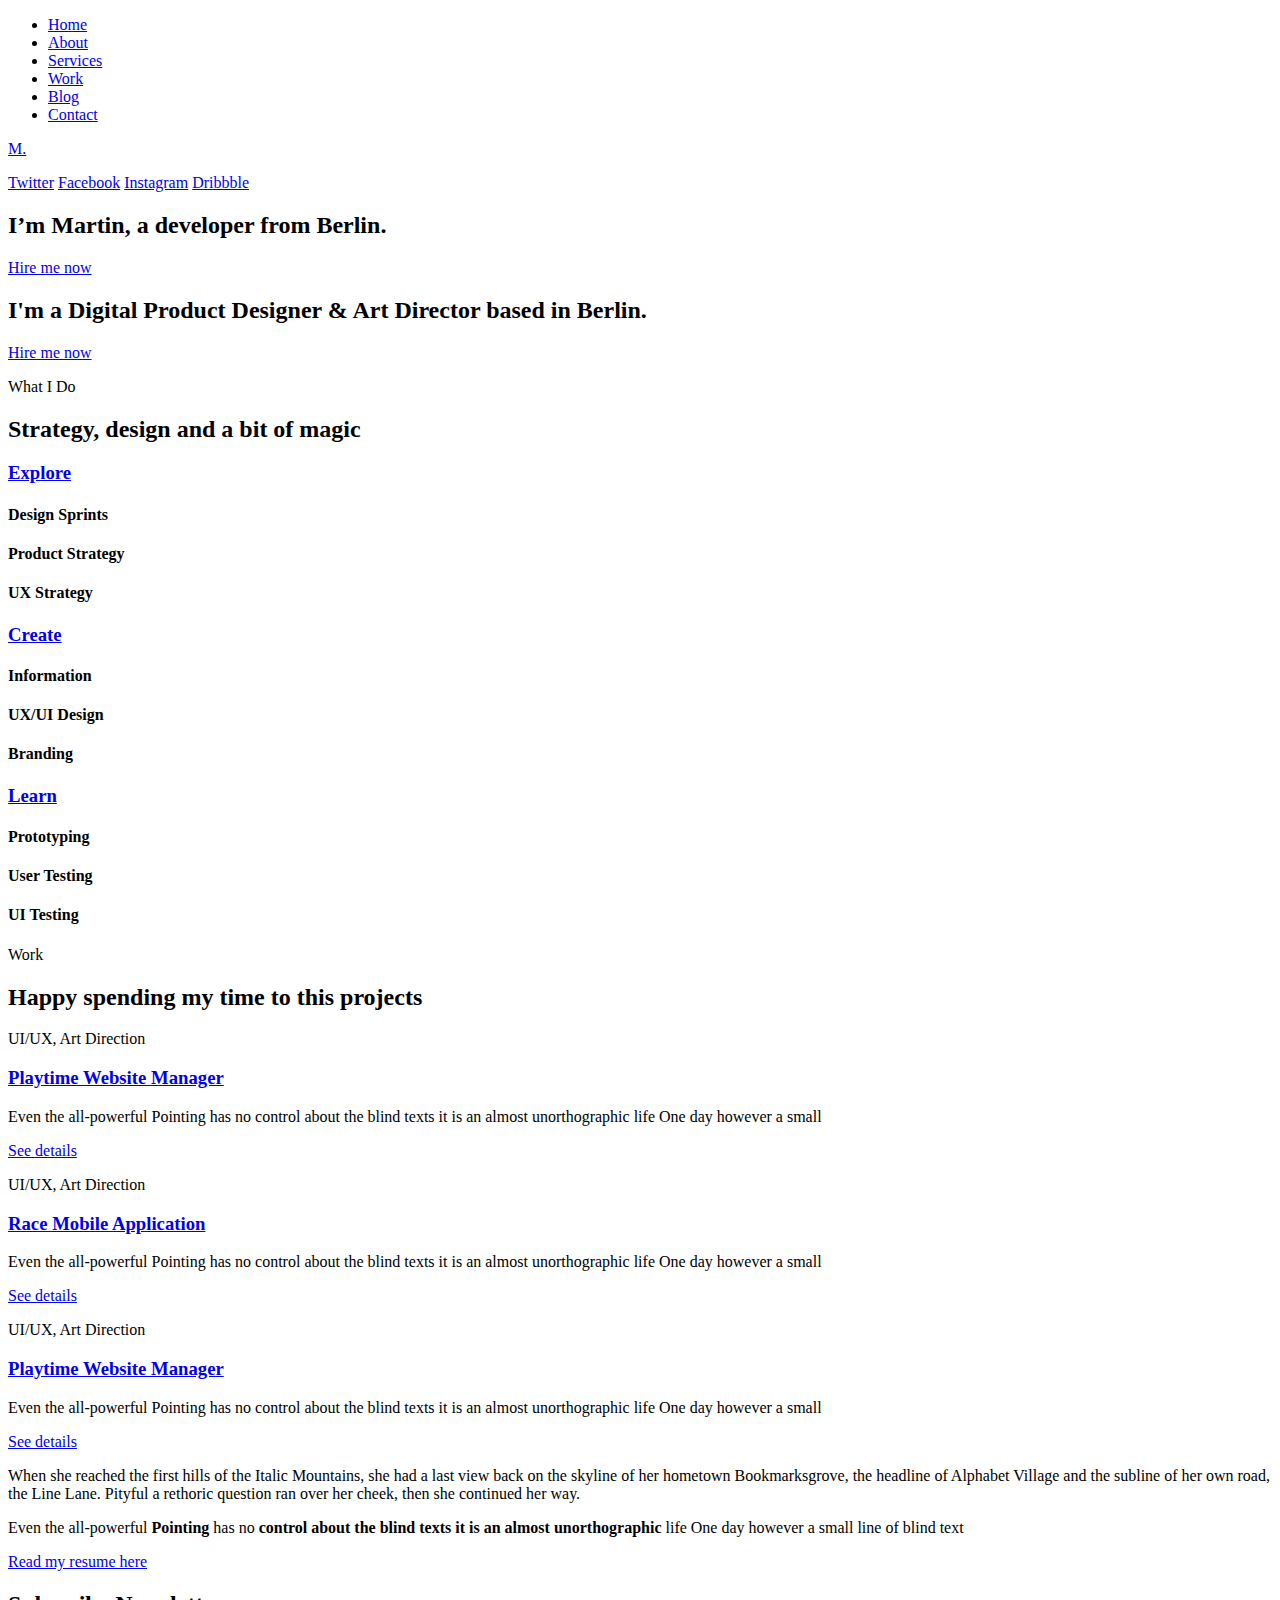
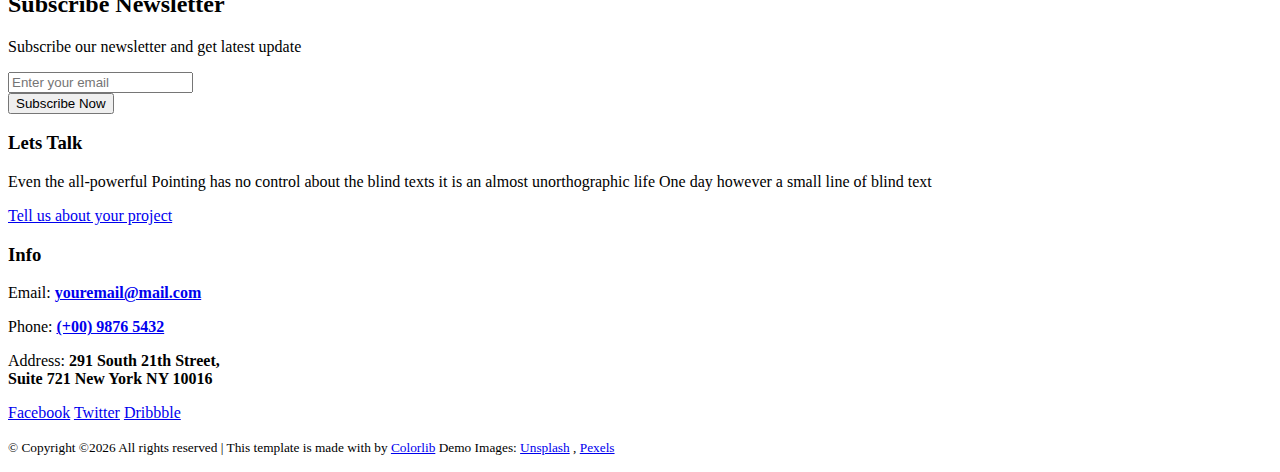
==== index.html @ 6a861a33 "initial commit" ====
<!DOCTYPE HTML>
<html>
	<head>
	<meta charset="utf-8">
	<meta http-equiv="X-UA-Compatible" content="IE=edge">
	<title>Martin Template</title>
	<meta name="viewport" content="width=device-width, initial-scale=1">
	<meta name="description" content="" />
	<meta name="keywords" content="" />
	<meta name="author" content="" />

  <!-- Facebook and Twitter integration -->
	<meta property="og:title" content=""/>
	<meta property="og:image" content=""/>
	<meta property="og:url" content=""/>
	<meta property="og:site_name" content=""/>
	<meta property="og:description" content=""/>
	<meta name="twitter:title" content="" />
	<meta name="twitter:image" content="" />
	<meta name="twitter:url" content="" />
	<meta name="twitter:card" content="" />

	<!-- Place favicon.ico and apple-touch-icon.png in the root directory -->
	<link rel="shortcut icon" href="favicon.ico">

	<link href="https://fonts.googleapis.com/css?family=Poppins:300,400,500,600,700,800" rel="stylesheet">
	
	<!-- Animate.css -->
	<link rel="stylesheet" href="css/animate.css">
	<!-- Icomoon Icon Fonts-->
	<link rel="stylesheet" href="css/icomoon.css">
	<!-- Bootstrap  -->
	<link rel="stylesheet" href="css/bootstrap.css">
	<!-- Owl Carousel -->
	<link rel="stylesheet" href="css/owl.carousel.min.css">
	<link rel="stylesheet" href="css/owl.theme.default.min.css">
	<!-- Magnific Popup -->
	<link rel="stylesheet" href="css/magnific-popup.css">

	<link rel="stylesheet" href="css/style.css">


	<!-- Modernizr JS -->
	<script src="js/modernizr-2.6.2.min.js"></script>
	<!-- FOR IE9 below -->
	<!--[if lt IE 9]>
	<script src="js/respond.min.js"></script>
	<![endif]-->

	</head>
	<body>

	<nav id="colorlib-main-nav" role="navigation">
		<a href="#" class="js-colorlib-nav-toggle colorlib-nav-toggle active"><i></i></a>
		<div class="js-fullheight colorlib-table">
			<div class="colorlib-table-cell js-fullheight">
				<div class="container">
					<div class="row">
						<div class="col-md-12 text-center">
							<ul>
								<li class="active"><a href="index.html"><span>Home</span></a></li>
								<li><a href="about.html"><span>About</span></a></li>
								<li><a href="services.html"><span>Services</span></a></li>
								<li><a href="work.html"><span>Work</span></a></li>
								<li><a href="blog.html"><span>Blog</span></a></li>
								<li><a href="contact.html"><span>Contact</span></a></li>
							</ul>
						</div>
					</div>
				</div>
			</div>
		</div>
	</nav>
	
	<div id="colorlib-page">
		<header>
			<div class="container">
				<div class="row">
					<div class="col-md-12">
						<div class="colorlib-navbar-brand">
							<a class="colorlib-logo" href="index.html">M.</a>
						</div>
						<a href="#" class="js-colorlib-nav-toggle colorlib-nav-toggle"><i></i></a>
					</div>
				</div>
			</div>
		</header>
		<div id="colorlib-hero" class="js-fullheight">
			<p class="social-media">
				<a href="#">Twitter</a>
				<a href="#">Facebook</a>
				<a href="#">Instagram</a>
				<a href="#">Dribbble</a>
			</p>
			<div class="owl-carousel">
				<div class="item">
					<div class="hero-flex js-fullheight">
						<div class="col-three-forth">
							<div class="hero-img js-fullheight" style="background-image: url(images/img_bg_1.jpg);"></div>
						</div>
						<div class="col-one-forth js-fullheight">
							<div class="display-t js-fullheight">
								<div class="display-tc js-fullheight">
									<div class="text-inner">
										<div class="desc">
											<h2>I’m Martin, a developer from Berlin.</h2>
											<p><a href="work.html" class="btn-view">Hire me now <i class="icon-arrow-right3"></i></a></p>
										</div>
									</div>
								</div>
							</div>
						</div>
					</div>
				</div>
				<div class="item">
					<div class="hero-flex js-fullheight">
						<div class="col-three-forth">
							<div class="hero-img js-fullheight" style="background-image: url(images/img_bg_2.jpg);"></div>
						</div>
						<div class="col-one-forth js-fullheight">
							<div class="display-t js-fullheight">
								<div class="display-tc js-fullheight">
									<div class="text-inner">
										<div class="desc">
											<h2>I'm a Digital Product Designer &amp; Art Director based in Berlin.</h2>
											<p><a href="work.html" class="btn-view">Hire me now <i class="icon-arrow-right3"></i></a></p>
										</div>
									</div>
								</div>
							</div>
						</div>
					</div>
				</div>
			</div>
		</div>
		<div class="colorlib-services">
			<div class="container">
				<div class="row">
					<div class="col-md-12 col-md-offset-0 text-center animate-box intro-heading">
						<span>What I Do</span>
						<h2>Strategy, design and a bit of magic</h2>
					</div>
				</div>
				<div class="row">
					<div class="col-md-4 text-center animate-box">
						<div class="services">
							<span class="icon">
								<i class="icon-magnifying-glass"></i>
							</span>
							<div class="desc">
								<h3><a href="#">Explore</a></h3>
								<h4>Design Sprints</h4>
								<h4>Product Strategy</h4>
								<h4>UX Strategy</h4>
							</div>
						</div>
					</div>
					<div class="col-md-4 text-center animate-box">
						<div class="services">
							<span class="icon">
								<i class="icon-layers"></i>
							</span>
							<div class="desc">
								<h3><a href="#">Create</a></h3>
								<h4>Information</h4>
								<h4>UX/UI Design</h4>
								<h4>Branding</h4>
							</div>
						</div>
					</div>
					<div class="col-md-4 text-center animate-box">
						<div class="services">
							<span class="icon">
								<i class="icon-lightbulb"></i>
							</span>
							<div class="desc">
								<h3><a href="#">Learn</a></h3>
								<h4>Prototyping</h4>
								<h4>User Testing</h4>
								<h4>UI Testing</h4>
							</div>
						</div>
					</div>
				</div>
			</div>
		</div>
		
		<div class="colorlib-case colorlib-bg-white">
			<div class="container">
				<div class="row">
					<div class="col-md-12 col-md-offset-0 text-center animate-box intro-heading">
						<span>Work</span>
						<h2>Happy spending my time to this projects</h2>
					</div>
				</div>
				<div class="work-wrap">
					<div class="row animate-box">
						<div class="owl-carousel1">
							<div class="item">
								<div class="col-md-6">
									<div class="case-img" style="background-image: url(images/work-1.jpg);"></div>
								</div>
								<div class="col-md-6">
									<div class="case-desc">
										<p class="tag"><span>UI/UX, Art Direction</span></p>
										<h3><a href="#">Playtime Website Manager</a></h3>
										<p>Even the all-powerful Pointing has no control about the blind texts it is an almost unorthographic life One day however a small</p>
										<p><a href="#" class="btn btn-primary">See details</a></p>
									</div>
								</div>
							</div>
							<div class="item">
								<div class="col-md-6">
									<div class="case-img" style="background-image: url(images/work-2.jpg);"></div>
								</div>
								<div class="col-md-6">
									<div class="case-desc">
										<p class="tag"><span>UI/UX, Art Direction</span></p>
										<h3><a href="#">Race Mobile Application</a></h3>
										<p>Even the all-powerful Pointing has no control about the blind texts it is an almost unorthographic life One day however a small</p>
										<p><a href="#" class="btn btn-primary">See details</a></p>
									</div>
								</div>
							</div>
							<div class="item">
								<div class="col-md-6">
									<div class="case-img" style="background-image: url(images/work-3.jpg);"></div>
								</div>
								<div class="col-md-6">
									<div class="case-desc">
										<p class="tag"><span>UI/UX, Art Direction</span></p>
										<h3><a href="#">Playtime Website Manager</a></h3>
										<p>Even the all-powerful Pointing has no control about the blind texts it is an almost unorthographic life One day however a small</p>
										<p><a href="#" class="btn btn-primary">See details</a></p>
									</div>
								</div>
							</div>
						</div>
					</div>
				</div>
			</div>
		</div>

		<div id="colorlib-subscribe">
			<div class="overlay"></div>
			<div class="container">
				<div class="row row-padded-bottom">
					<div class="col-md-8 col-md-offset-2 text-center animate-box">
						<p>When she reached the first hills of the Italic Mountains, she had a last view back on the skyline of her hometown Bookmarksgrove, the headline of Alphabet Village and the subline of her own road, the Line Lane. Pityful a rethoric question ran over her cheek, then she continued her way.</p>
						<p>Even the all-powerful <strong>Pointing</strong> has no <strong>control about the blind texts it is an almost unorthographic</strong> life One day however a small line of blind text</p>
						<p><a href="#" class="resume"><i class="icon-documents"></i> Read my resume here</a></p>
					</div>
				</div>
				<div class="row">
					<div class="col-md-8 col-md-offset-2 text-center colorlib-heading animate-box">
						<h2>Subscribe Newsletter</h2>
						<p>Subscribe our newsletter and get latest update</p>
					</div>
				</div>
				<div class="row animate-box">
					<div class="col-md-6 col-md-offset-3">
						<div class="row">
							<div class="col-md-12">
								<form class="form-inline qbstp-header-subscribe">
									<div class="col-three-forth">
										<div class="form-group">
											<input type="text" class="form-control" id="email" placeholder="Enter your email">
										</div>
									</div>
									<div class="col-one-third">
										<div class="form-group">
											<button type="submit" class="btn btn-primary">Subscribe Now</button>
										</div>
									</div>
								</form>
							</div>
						</div>
					</div>
				</div>
			</div>
		</div>

		<footer class="colorlib-footer">
			<div class="container">
				<div class="row row-padded-bottom">
					<div class="col-md-6">
						<h3>Lets Talk</h3>
						<p>Even the all-powerful Pointing has no control about the blind texts it is an almost unorthographic life One day however a small line of blind text</p>
						<p class="btn-footer"><a href="#">Tell us about your project</a></p>
					</div>
					<div class="col-md-6 info">
						<h3>Info</h3>
						<p>Email: <strong><a href="#">youremail@mail.com</a></strong></p>
						<p>Phone: <strong><a href="#">(+00) 9876 5432</a></strong></p>
						<p>Address: <strong>291 South 21th Street, <br> Suite 721 New York NY 10016</strong></p>
						<p class="colorlib-social-icons">
							<span><a href="#"><i class="icon-social-facebook"></i>Facebook</a></span>
							<span><a href="#"><i class="icon-social-twitter"></i>Twitter</a></span>
							<span><a href="#"><i class="icon-social-dribbble"></i>Dribbble</a></span>
						</p>
					</div>
				</div>
			</div>
			<div class="container-fluid">
				<div class="row copyright">
					<div class="col-md-4 col-md-offset-4 text-center">
						<p>
							<small class="block">&copy; <!-- Link back to Colorlib can't be removed. Template is licensed under CC BY 3.0. -->
Copyright &copy;<script>document.write(new Date().getFullYear());</script> All rights reserved | This template is made with <i class="icon-heart" aria-hidden="true"></i> by <a href="https://colorlib.com" target="_blank">Colorlib</a>
<!-- Link back to Colorlib can't be removed. Template is licensed under CC BY 3.0. --></small> 
							<small class="block">Demo Images: <a href="http://unsplash.co/" target="_blank">Unsplash</a> , <a href="https://www.pexels.com/" target="_blank">Pexels</a></small>
						</p>
					</div>
				</div>
			</div>
		</footer>
	</div>

	<!-- jQuery -->
	<script src="js/jquery.min.js"></script>
	<!-- jQuery Easing -->
	<script src="js/jquery.easing.1.3.js"></script>
	<!-- Bootstrap -->
	<script src="js/bootstrap.min.js"></script>
	<!-- Waypoints -->
	<script src="js/jquery.waypoints.min.js"></script>
	<!-- Owl Carousel -->
	<script src="js/owl.carousel.min.js"></script>
	<!-- Magnific Popup -->
	<script src="js/jquery.magnific-popup.min.js"></script>
	<script src="js/magnific-popup-options.js"></script>

	<!-- Main JS (Do not remove) -->
	<script src="js/main.js"></script>

	</body>
</html>
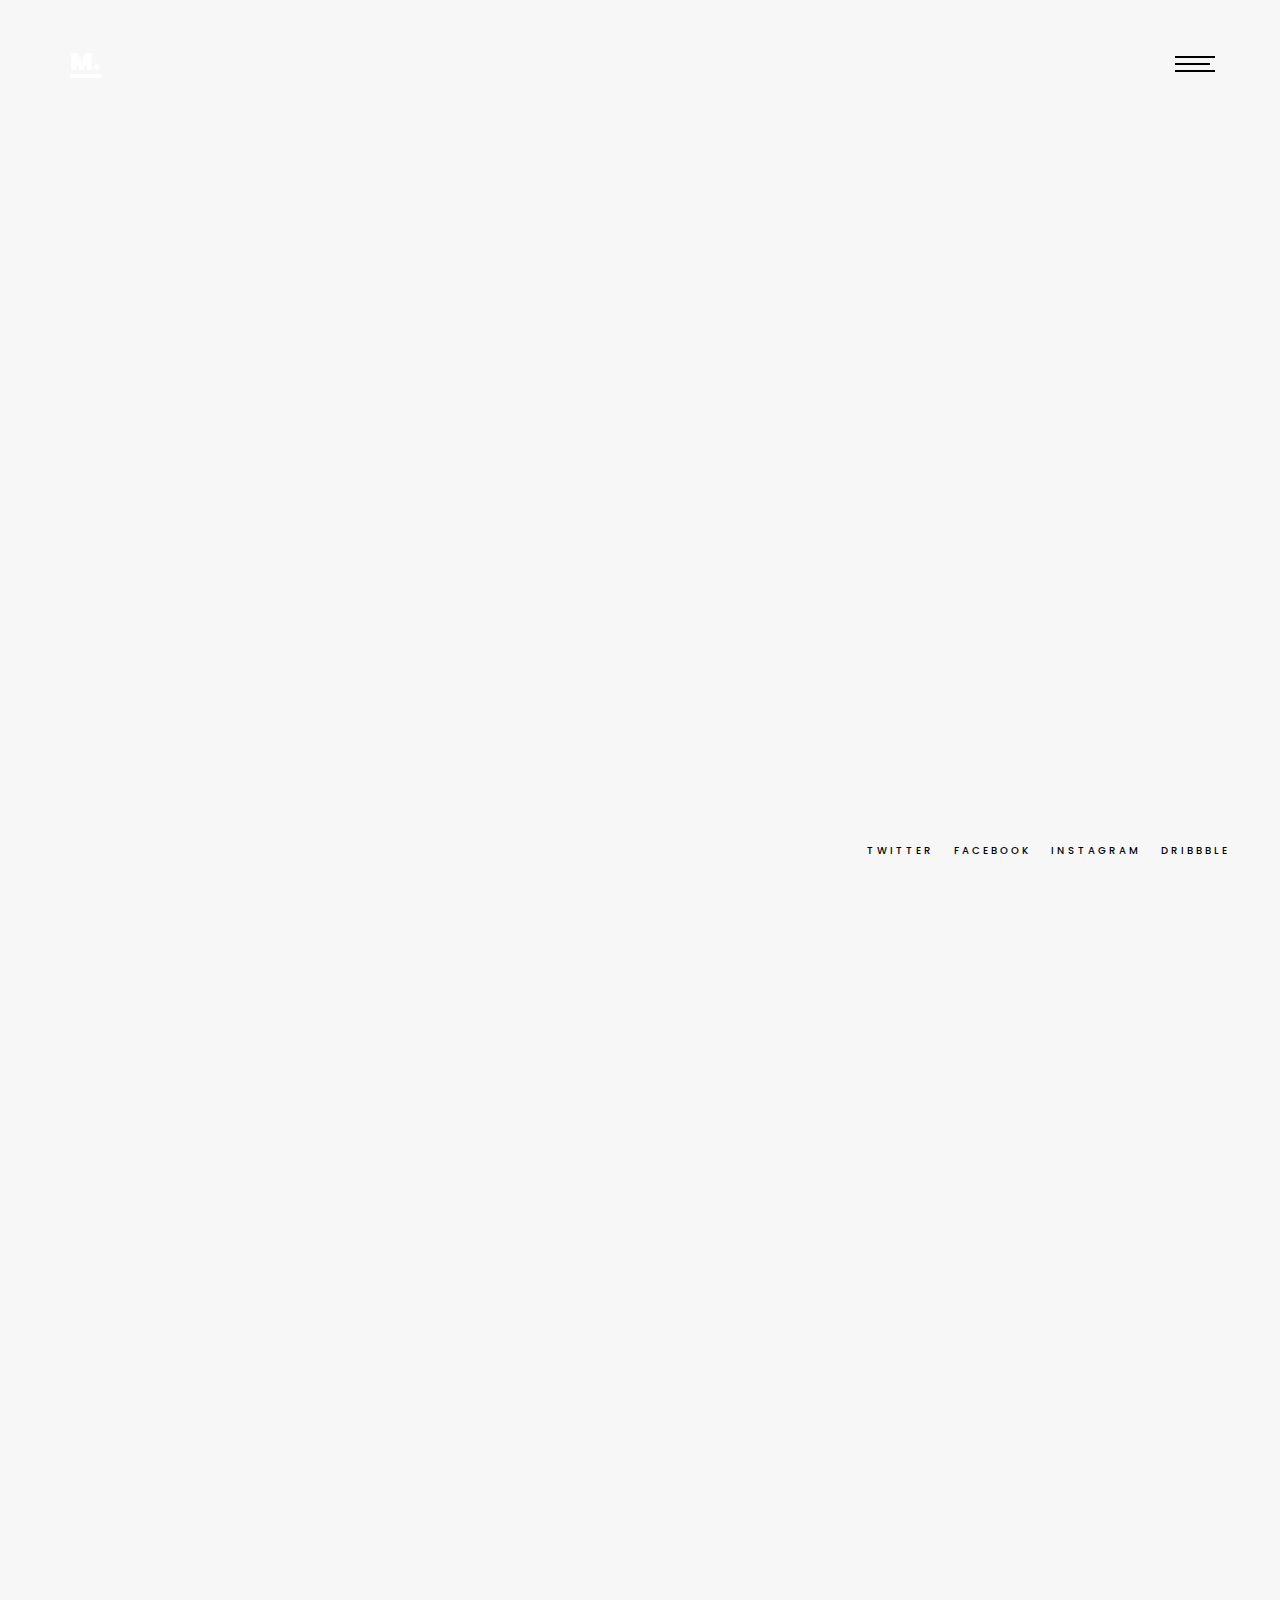
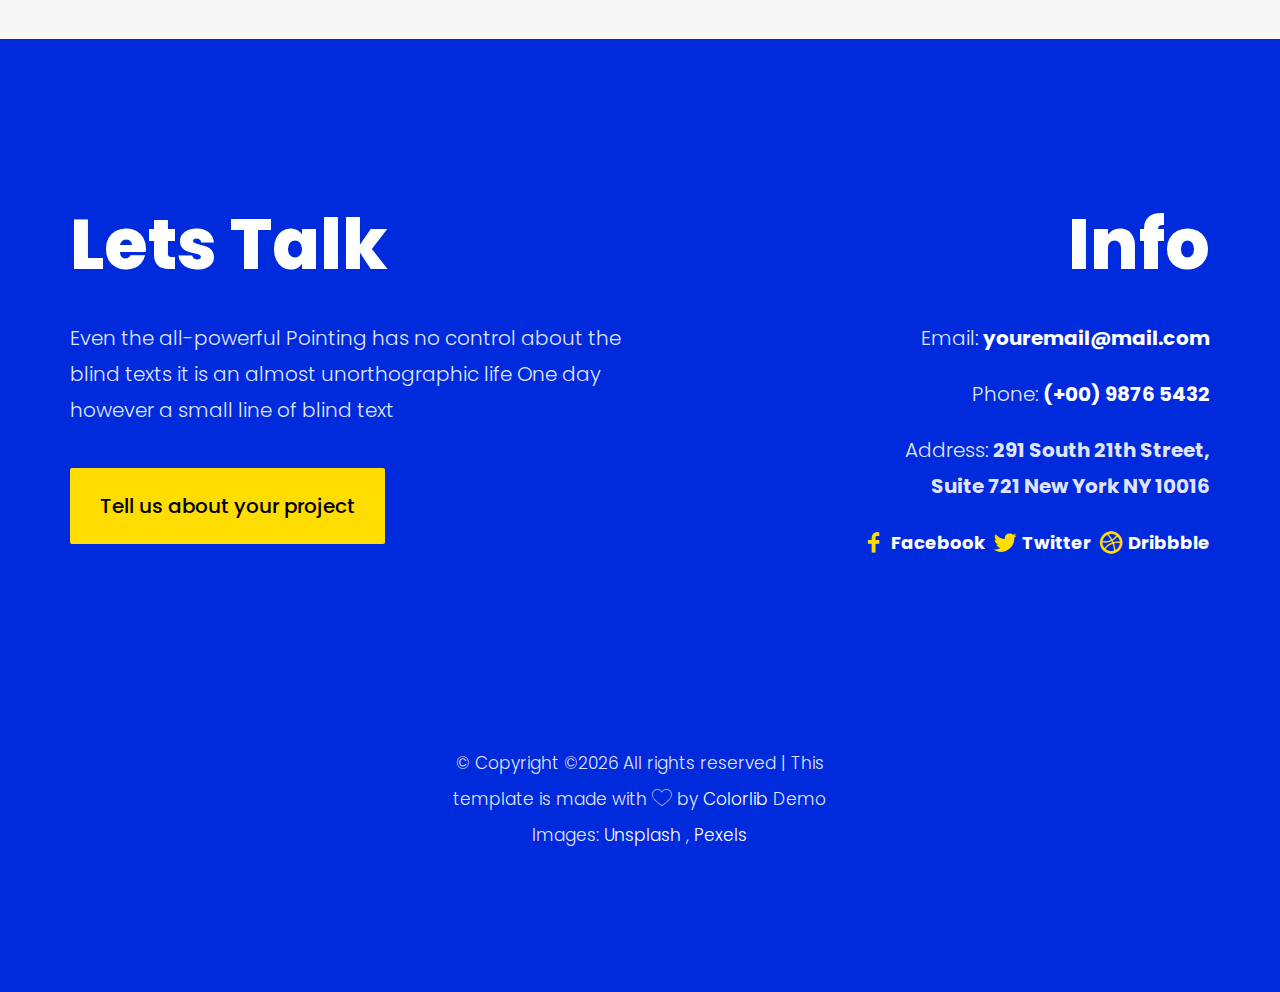
==== commit 5df2f9f7: "Update index.html" ====
--- a/index.html
+++ b/index.html
@@ -3,7 +3,7 @@
 	<head>
 	<meta charset="utf-8">
 	<meta http-equiv="X-UA-Compatible" content="IE=edge">
-	<title>Martin Template</title>
+	<title> Mnsndr Portfolio </title>
 	<meta name="viewport" content="width=device-width, initial-scale=1">
 	<meta name="description" content="" />
 	<meta name="keywords" content="" />
@@ -96,14 +96,14 @@
 				<div class="item">
 					<div class="hero-flex js-fullheight">
 						<div class="col-three-forth">
-							<div class="hero-img js-fullheight" style="background-image: url(images/img_bg_1.jpg);"></div>
+							<div class="hero-img js-fullheight" style="background-image: url(images/img_self.jpg);"></div>
 						</div>
 						<div class="col-one-forth js-fullheight">
 							<div class="display-t js-fullheight">
 								<div class="display-tc js-fullheight">
 									<div class="text-inner">
 										<div class="desc">
-											<h2>I’m Martin, a developer from Berlin.</h2>
+											<h2>I’m Meenakshi Sundaram, a Java developer from Berlin.</h2>
 											<p><a href="work.html" class="btn-view">Hire me now <i class="icon-arrow-right3"></i></a></p>
 										</div>
 									</div>
@@ -112,7 +112,7 @@
 						</div>
 					</div>
 				</div>
-				<div class="item">
+<!-- 				<div class="item">
 					<div class="hero-flex js-fullheight">
 						<div class="col-three-forth">
 							<div class="hero-img js-fullheight" style="background-image: url(images/img_bg_2.jpg);"></div>
@@ -130,7 +130,7 @@
 							</div>
 						</div>
 					</div>
-				</div>
+				</div> -->
 			</div>
 		</div>
 		<div class="colorlib-services">
--- a/css/icomoon.css
+++ b/css/icomoon.css
@@ -0,0 +1,2939 @@
+@font-face {
+  font-family: 'icomoon';
+  src:  url('fonts/icomoon.eot?4ros5j');
+  src:  url('fonts/icomoon.eot?4ros5j#iefix') format('embedded-opentype'),
+    url('fonts/icomoon.ttf?4ros5j') format('truetype'),
+    url('fonts/icomoon.woff?4ros5j') format('woff'),
+    url('fonts/icomoon.svg?4ros5j#icomoon') format('svg');
+  font-weight: normal;
+  font-style: normal;
+}
+
+[class^="icon-"], [class*=" icon-"] {
+  /* use !important to prevent issues with browser extensions that change fonts */
+  font-family: 'icomoon' !important;
+  speak: none;
+  font-style: normal;
+  font-weight: normal;
+  font-variant: normal;
+  text-transform: none;
+  line-height: 1;
+
+  /* Better Font Rendering =========== */
+  -webkit-font-smoothing: antialiased;
+  -moz-osx-font-smoothing: grayscale;
+}
+
+.icon-add-outline:before {
+  content: "\eb3e";
+}
+.icon-add-solid:before {
+  content: "\eb3f";
+}
+.icon-adjust:before {
+  content: "\eb40";
+}
+.icon-airplane:before {
+  content: "\eb41";
+}
+.icon-album:before {
+  content: "\eb42";
+}
+.icon-align-center2:before {
+  content: "\eb43";
+}
+.icon-align-justified:before {
+  content: "\eb44";
+}
+.icon-align-left2:before {
+  content: "\eb45";
+}
+.icon-align-right2:before {
+  content: "\eb46";
+}
+.icon-anchor4:before {
+  content: "\eb47";
+}
+.icon-announcement:before {
+  content: "\eb48";
+}
+.icon-apparel:before {
+  content: "\eb49";
+}
+.icon-arrow-down3:before {
+  content: "\eb4a";
+}
+.icon-arrow-left3:before {
+  content: "\eb4b";
+}
+.icon-arrow-outline-down:before {
+  content: "\eb4c";
+}
+.icon-arrow-outline-left:before {
+  content: "\eb4d";
+}
+.icon-arrow-outline-right:before {
+  content: "\eb4e";
+}
+.icon-arrow-outline-up:before {
+  content: "\eb4f";
+}
+.icon-arrow-right3:before {
+  content: "\eb50";
+}
+.icon-arrow-thick-down:before {
+  content: "\eb51";
+}
+.icon-arrow-thick-left:before {
+  content: "\eb52";
+}
+.icon-arrow-thick-right:before {
+  content: "\eb53";
+}
+.icon-arrow-thick-up:before {
+  content: "\eb54";
+}
+.icon-arrow-thin-down:before {
+  content: "\eb55";
+}
+.icon-arrow-thin-left:before {
+  content: "\eb56";
+}
+.icon-arrow-thin-right:before {
+  content: "\eb57";
+}
+.icon-arrow-thin-up:before {
+  content: "\eb58";
+}
+.icon-arrow-up3:before {
+  content: "\eb59";
+}
+.icon-artist:before {
+  content: "\eb5a";
+}
+.icon-at-symbol:before {
+  content: "\eb5b";
+}
+.icon-attachment3:before {
+  content: "\eb5c";
+}
+.icon-backspace2:before {
+  content: "\eb5d";
+}
+.icon-backward:before {
+  content: "\eb5e";
+}
+.icon-backward-step:before {
+  content: "\eb5f";
+}
+.icon-badge:before {
+  content: "\eb60";
+}
+.icon-battery-full2:before {
+  content: "\eb61";
+}
+.icon-battery-half:before {
+  content: "\eb62";
+}
+.icon-battery-low2:before {
+  content: "\eb63";
+}
+.icon-beverage:before {
+  content: "\eb64";
+}
+.icon-block:before {
+  content: "\eb65";
+}
+.icon-bluetooth2:before {
+  content: "\eb66";
+}
+.icon-bolt:before {
+  content: "\eb67";
+}
+.icon-book-reference:before {
+  content: "\eb68";
+}
+.icon-bookmark3:before {
+  content: "\eb69";
+}
+.icon-bookmarkcopy2:before {
+  content: "\eb6a";
+}
+.icon-bookmarkcopy3:before {
+  content: "\eb6b";
+}
+.icon-bookmark-outline:before {
+  content: "\eb6c";
+}
+.icon-bookmark-outline-add:before {
+  content: "\eb6d";
+}
+.icon-border-all:before {
+  content: "\eb6e";
+}
+.icon-border-bottom:before {
+  content: "\eb6f";
+}
+.icon-border-horizontal:before {
+  content: "\eb70";
+}
+.icon-border-inner:before {
+  content: "\eb71";
+}
+.icon-border-left:before {
+  content: "\eb72";
+}
+.icon-border-none:before {
+  content: "\eb73";
+}
+.icon-border-outer:before {
+  content: "\eb74";
+}
+.icon-border-right:before {
+  content: "\eb75";
+}
+.icon-border-top:before {
+  content: "\eb76";
+}
+.icon-border-vertical:before {
+  content: "\eb77";
+}
+.icon-box2:before {
+  content: "\eb78";
+}
+.icon-brightness-down:before {
+  content: "\eb79";
+}
+.icon-brightness-up:before {
+  content: "\eb7a";
+}
+.icon-browser-window:before {
+  content: "\eb7b";
+}
+.icon-browser-window-new:before {
+  content: "\eb7c";
+}
+.icon-browser-window-open:before {
+  content: "\eb7d";
+}
+.icon-bug:before {
+  content: "\eb7e";
+}
+.icon-buoy:before {
+  content: "\eb7f";
+}
+.icon-calculator2:before {
+  content: "\eb80";
+}
+.icon-calendar3:before {
+  content: "\eb81";
+}
+.icon-camera4:before {
+  content: "\eb82";
+}
+.icon-chart:before {
+  content: "\eb83";
+}
+.icon-chart-bar2:before {
+  content: "\eb84";
+}
+.icon-chart-pie2:before {
+  content: "\eb85";
+}
+.icon-chat-bubble-dots:before {
+  content: "\eb86";
+}
+.icon-checkmark:before {
+  content: "\eb87";
+}
+.icon-checkmark-outline:before {
+  content: "\eb88";
+}
+.icon-cheveron-down:before {
+  content: "\eb89";
+}
+.icon-cheveron-left:before {
+  content: "\eb8a";
+}
+.icon-cheveron-outline-down:before {
+  content: "\eb8b";
+}
+.icon-cheveron-outline-left:before {
+  content: "\eb8c";
+}
+.icon-cheveron-outline-right:before {
+  content: "\eb8d";
+}
+.icon-cheveron-outline-up:before {
+  content: "\eb8e";
+}
+.icon-cheveron-right:before {
+  content: "\eb8f";
+}
+.icon-cheveron-up:before {
+  content: "\eb90";
+}
+.icon-clipboard4:before {
+  content: "\eb91";
+}
+.icon-close:before {
+  content: "\eb92";
+}
+.icon-close-outline:before {
+  content: "\eb93";
+}
+.icon-close-solid:before {
+  content: "\eb94";
+}
+.icon-cloud3:before {
+  content: "\eb95";
+}
+.icon-cloud-upload:before {
+  content: "\eb96";
+}
+.icon-code3:before {
+  content: "\eb97";
+}
+.icon-coffee2:before {
+  content: "\eb98";
+}
+.icon-cog2:before {
+  content: "\eb99";
+}
+.icon-color-palette:before {
+  content: "\eb9a";
+}
+.icon-compose:before {
+  content: "\eb9b";
+}
+.icon-computer-desktop:before {
+  content: "\eb9c";
+}
+.icon-computer-laptop:before {
+  content: "\eb9d";
+}
+.icon-conversation:before {
+  content: "\eb9e";
+}
+.icon-copy2:before {
+  content: "\eb9f";
+}
+.icon-credit-card3:before {
+  content: "\eba0";
+}
+.icon-currency-dollar:before {
+  content: "\eba1";
+}
+.icon-dashboard:before {
+  content: "\eba2";
+}
+.icon-date-add:before {
+  content: "\eba3";
+}
+.icon-dial-pad:before {
+  content: "\eba4";
+}
+.icon-directions2:before {
+  content: "\eba5";
+}
+.icon-document3:before {
+  content: "\eba6";
+}
+.icon-document-add2:before {
+  content: "\eba7";
+}
+.icon-dots-horizontal-double:before {
+  content: "\eba8";
+}
+.icon-dots-horizontal-triple:before {
+  content: "\eba9";
+}
+.icon-download4:before {
+  content: "\ebaa";
+}
+.icon-duplicate:before {
+  content: "\ebab";
+}
+.icon-edit-copy:before {
+  content: "\ebac";
+}
+.icon-edit-crop:before {
+  content: "\ebad";
+}
+.icon-edit-cut:before {
+  content: "\ebae";
+}
+.icon-edit-pencil:before {
+  content: "\ebaf";
+}
+.icon-education:before {
+  content: "\ebb0";
+}
+.icon-envelope2:before {
+  content: "\ebb1";
+}
+.icon-exclamation-outline:before {
+  content: "\ebb2";
+}
+.icon-exclamation-solid:before {
+  content: "\ebb3";
+}
+.icon-explore:before {
+  content: "\ebb4";
+}
+.icon-factory:before {
+  content: "\ebb5";
+}
+.icon-fast-forward2:before {
+  content: "\ebb6";
+}
+.icon-fast-rewind:before {
+  content: "\ebb7";
+}
+.icon-film3:before {
+  content: "\ebb8";
+}
+.icon-filter2:before {
+  content: "\ebb9";
+}
+.icon-flag4:before {
+  content: "\ebba";
+}
+.icon-flashlight:before {
+  content: "\ebbb";
+}
+.icon-folder3:before {
+  content: "\ebbc";
+}
+.icon-folder-outline:before {
+  content: "\ebbd";
+}
+.icon-folder-outline-add:before {
+  content: "\ebbe";
+}
+.icon-format-bold:before {
+  content: "\ebbf";
+}
+.icon-format-font-size:before {
+  content: "\ebc0";
+}
+.icon-format-italic:before {
+  content: "\ebc1";
+}
+.icon-format-text-size:before {
+  content: "\ebc2";
+}
+.icon-format-underline:before {
+  content: "\ebc3";
+}
+.icon-forward:before {
+  content: "\ebc4";
+}
+.icon-forward-step:before {
+  content: "\ebc5";
+}
+.icon-gift4:before {
+  content: "\ebc6";
+}
+.icon-globe4:before {
+  content: "\ebc7";
+}
+.icon-hand-stop:before {
+  content: "\ebc8";
+}
+.icon-hard-drive2:before {
+  content: "\ebc9";
+}
+.icon-headphones3:before {
+  content: "\ebca";
+}
+.icon-heart4:before {
+  content: "\ebcb";
+}
+.icon-home3:before {
+  content: "\ebcc";
+}
+.icon-hot:before {
+  content: "\ebcd";
+}
+.icon-hour-glass:before {
+  content: "\ebce";
+}
+.icon-inbox2:before {
+  content: "\ebcf";
+}
+.icon-inbox-check:before {
+  content: "\ebd0";
+}
+.icon-inbox-download:before {
+  content: "\ebd1";
+}
+.icon-inbox-full:before {
+  content: "\ebd2";
+}
+.icon-indent-decrease:before {
+  content: "\ebd3";
+}
+.icon-indent-increase:before {
+  content: "\ebd4";
+}
+.icon-information-outline:before {
+  content: "\ebd5";
+}
+.icon-information-solid:before {
+  content: "\ebd6";
+}
+.icon-key3:before {
+  content: "\ebd7";
+}
+.icon-keyboard:before {
+  content: "\ebd8";
+}
+.icon-layers3:before {
+  content: "\ebd9";
+}
+.icon-library:before {
+  content: "\ebda";
+}
+.icon-light-bulb:before {
+  content: "\ebdb";
+}
+.icon-link3:before {
+  content: "\ebdc";
+}
+.icon-list2:before {
+  content: "\ebdd";
+}
+.icon-list-add:before {
+  content: "\ebde";
+}
+.icon-list-bullet:before {
+  content: "\ebdf";
+}
+.icon-load-balancer:before {
+  content: "\ebe0";
+}
+.icon-location2:before {
+  content: "\ebe1";
+}
+.icon-location-current:before {
+  content: "\ebe2";
+}
+.icon-location-food:before {
+  content: "\ebe3";
+}
+.icon-location-gas-station:before {
+  content: "\ebe4";
+}
+.icon-location-hotel:before {
+  content: "\ebe5";
+}
+.icon-location-marina:before {
+  content: "\ebe6";
+}
+.icon-location-park:before {
+  content: "\ebe7";
+}
+.icon-location-restroom:before {
+  content: "\ebe8";
+}
+.icon-location-shopping:before {
+  content: "\ebe9";
+}
+.icon-lock-closed2:before {
+  content: "\ebea";
+}
+.icon-lock-open2:before {
+  content: "\ebeb";
+}
+.icon-map4:before {
+  content: "\ebec";
+}
+.icon-menu2:before {
+  content: "\ebed";
+}
+.icon-mic3:before {
+  content: "\ebee";
+}
+.icon-minus-outline2:before {
+  content: "\ebef";
+}
+.icon-minus-solid:before {
+  content: "\ebf0";
+}
+.icon-mobile-devices:before {
+  content: "\ebf1";
+}
+.icon-mood-happy-outline:before {
+  content: "\ebf2";
+}
+.icon-mood-happy-solid:before {
+  content: "\ebf3";
+}
+.icon-mood-neutral-outline:before {
+  content: "\ebf4";
+}
+.icon-mood-neutral-solid:before {
+  content: "\ebf5";
+}
+.icon-mood-sad-outline:before {
+  content: "\ebf6";
+}
+.icon-mood-sad-solid:before {
+  content: "\ebf7";
+}
+.icon-mouse:before {
+  content: "\ebf8";
+}
+.icon-music-album:before {
+  content: "\ebf9";
+}
+.icon-music-artist:before {
+  content: "\ebfa";
+}
+.icon-music-notes:before {
+  content: "\ebfb";
+}
+.icon-music-playlist:before {
+  content: "\ebfc";
+}
+.icon-navigation-more:before {
+  content: "\ebfd";
+}
+.icon-network:before {
+  content: "\ebfe";
+}
+.icon-news-paper:before {
+  content: "\ebff";
+}
+.icon-notification:before {
+  content: "\ec00";
+}
+.icon-notifications:before {
+  content: "\ec01";
+}
+.icon-notifications-outline:before {
+  content: "\ec02";
+}
+.icon-paste:before {
+  content: "\ec03";
+}
+.icon-pause2:before {
+  content: "\ec04";
+}
+.icon-pause-outline:before {
+  content: "\ec05";
+}
+.icon-pause-solid:before {
+  content: "\ec06";
+}
+.icon-pen-tool:before {
+  content: "\ec07";
+}
+.icon-phone4:before {
+  content: "\ec08";
+}
+.icon-photo:before {
+  content: "\ec09";
+}
+.icon-php-elephant:before {
+  content: "\ec0a";
+}
+.icon-pin2:before {
+  content: "\ec0b";
+}
+.icon-play2:before {
+  content: "\ec0c";
+}
+.icon-play-outline:before {
+  content: "\ec0d";
+}
+.icon-playlist:before {
+  content: "\ec0e";
+}
+.icon-plugin:before {
+  content: "\ec0f";
+}
+.icon-portfolio:before {
+  content: "\ec10";
+}
+.icon-printer4:before {
+  content: "\ec11";
+}
+.icon-pylon:before {
+  content: "\ec12";
+}
+.icon-question:before {
+  content: "\ec13";
+}
+.icon-queue:before {
+  content: "\ec14";
+}
+.icon-radar2:before {
+  content: "\ec15";
+}
+.icon-radarcopy2:before {
+  content: "\ec16";
+}
+.icon-radio2:before {
+  content: "\ec17";
+}
+.icon-refresh3:before {
+  content: "\ec18";
+}
+.icon-reload:before {
+  content: "\ec19";
+}
+.icon-reply:before {
+  content: "\ec1a";
+}
+.icon-reply-all:before {
+  content: "\ec1b";
+}
+.icon-repost:before {
+  content: "\ec1c";
+}
+.icon-save-disk:before {
+  content: "\ec1d";
+}
+.icon-screen-full:before {
+  content: "\ec1e";
+}
+.icon-search3:before {
+  content: "\ec1f";
+}
+.icon-send2:before {
+  content: "\ec20";
+}
+.icon-servers:before {
+  content: "\ec21";
+}
+.icon-share2:before {
+  content: "\ec22";
+}
+.icon-share-01:before {
+  content: "\ec23";
+}
+.icon-share-alt:before {
+  content: "\ec24";
+}
+.icon-shield3:before {
+  content: "\ec25";
+}
+.icon-shopping-cart3:before {
+  content: "\ec26";
+}
+.icon-show-sidebar:before {
+  content: "\ec27";
+}
+.icon-shuffle2:before {
+  content: "\ec28";
+}
+.icon-stand-by:before {
+  content: "\ec29";
+}
+.icon-star-full:before {
+  content: "\ec2a";
+}
+.icon-station:before {
+  content: "\ec2b";
+}
+.icon-step-backward:before {
+  content: "\ec2c";
+}
+.icon-step-forward:before {
+  content: "\ec2d";
+}
+.icon-stethoscope:before {
+  content: "\ec2e";
+}
+.icon-store-front:before {
+  content: "\ec2f";
+}
+.icon-stroke-width:before {
+  content: "\ec30";
+}
+.icon-subdirectory-left:before {
+  content: "\ec31";
+}
+.icon-subdirectory-right:before {
+  content: "\ec32";
+}
+.icon-swap:before {
+  content: "\ec33";
+}
+.icon-tablet3:before {
+  content: "\ec34";
+}
+.icon-tag3:before {
+  content: "\ec35";
+}
+.icon-target3:before {
+  content: "\ec36";
+}
+.icon-text-box:before {
+  content: "\ec37";
+}
+.icon-text-decoration:before {
+  content: "\ec38";
+}
+.icon-thermometer3:before {
+  content: "\ec39";
+}
+.icon-thumbs-down3:before {
+  content: "\ec3a";
+}
+.icon-thumbs-up3:before {
+  content: "\ec3b";
+}
+.icon-ticket2:before {
+  content: "\ec3c";
+}
+.icon-time2:before {
+  content: "\ec3d";
+}
+.icon-timer:before {
+  content: "\ec3e";
+}
+.icon-toolscopy:before {
+  content: "\ec3f";
+}
+.icon-translate:before {
+  content: "\ec40";
+}
+.icon-trash3:before {
+  content: "\ec41";
+}
+.icon-travel:before {
+  content: "\ec42";
+}
+.icon-travel-bus:before {
+  content: "\ec43";
+}
+.icon-travel-car:before {
+  content: "\ec44";
+}
+.icon-travel-case:before {
+  content: "\ec45";
+}
+.icon-travel-taxi-cab:before {
+  content: "\ec46";
+}
+.icon-travel-train:before {
+  content: "\ec47";
+}
+.icon-travel-walk:before {
+  content: "\ec48";
+}
+.icon-trophy2:before {
+  content: "\ec49";
+}
+.icon-tuning:before {
+  content: "\ec4a";
+}
+.icon-upload4:before {
+  content: "\ec4b";
+}
+.icon-usb:before {
+  content: "\ec4c";
+}
+.icon-user3:before {
+  content: "\ec4d";
+}
+.icon-user-add2:before {
+  content: "\ec4e";
+}
+.icon-user-group:before {
+  content: "\ec4f";
+}
+.icon-user-solid-circle:before {
+  content: "\ec50";
+}
+.icon-user-solid-square:before {
+  content: "\ec51";
+}
+.icon-vector:before {
+  content: "\ec52";
+}
+.icon-video-camera:before {
+  content: "\ec53";
+}
+.icon-view-carousel:before {
+  content: "\ec54";
+}
+.icon-view-column:before {
+  content: "\ec55";
+}
+.icon-view-hide:before {
+  content: "\ec56";
+}
+.icon-view-list:before {
+  content: "\ec57";
+}
+.icon-view-show:before {
+  content: "\ec58";
+}
+.icon-view-tile:before {
+  content: "\ec59";
+}
+.icon-volume-down2:before {
+  content: "\ec5a";
+}
+.icon-volume-mute2:before {
+  content: "\ec5b";
+}
+.icon-volume-off:before {
+  content: "\ec5c";
+}
+.icon-volume-up2:before {
+  content: "\ec5d";
+}
+.icon-wallet2:before {
+  content: "\ec5e";
+}
+.icon-watch3:before {
+  content: "\ec5f";
+}
+.icon-window:before {
+  content: "\ec60";
+}
+.icon-window-new:before {
+  content: "\ec61";
+}
+.icon-window-open:before {
+  content: "\ec62";
+}
+.icon-wrench:before {
+  content: "\ec63";
+}
+.icon-yin-yang:before {
+  content: "\ec64";
+}
+.icon-zoom-in3:before {
+  content: "\ec65";
+}
+.icon-zoom-out3:before {
+  content: "\ec66";
+}
+.icon-times:before {
+  content: "\e900";
+}
+.icon-tick:before {
+  content: "\e901";
+}
+.icon-plus:before {
+  content: "\e902";
+}
+.icon-minus:before {
+  content: "\e903";
+}
+.icon-equals:before {
+  content: "\e904";
+}
+.icon-divide:before {
+  content: "\e905";
+}
+.icon-chevron-right:before {
+  content: "\e906";
+}
+.icon-chevron-left:before {
+  content: "\e907";
+}
+.icon-arrow-right-thick:before {
+  content: "\e908";
+}
+.icon-arrow-left-thick:before {
+  content: "\e909";
+}
+.icon-th-small:before {
+  content: "\e90a";
+}
+.icon-th-menu:before {
+  content: "\e90b";
+}
+.icon-th-list:before {
+  content: "\e90c";
+}
+.icon-th-large:before {
+  content: "\e90d";
+}
+.icon-home:before {
+  content: "\e90e";
+}
+.icon-arrow-forward:before {
+  content: "\e90f";
+}
+.icon-arrow-back:before {
+  content: "\e910";
+}
+.icon-rss2:before {
+  content: "\e911";
+}
+.icon-location:before {
+  content: "\e912";
+}
+.icon-link:before {
+  content: "\e913";
+}
+.icon-image:before {
+  content: "\e914";
+}
+.icon-arrow-up-thick:before {
+  content: "\e915";
+}
+.icon-arrow-down-thick:before {
+  content: "\e916";
+}
+.icon-starburst:before {
+  content: "\e917";
+}
+.icon-starburst-outline:before {
+  content: "\e918";
+}
+.icon-star:before {
+  content: "\e919";
+}
+.icon-flow-children:before {
+  content: "\e91a";
+}
+.icon-export:before {
+  content: "\e91b";
+}
+.icon-delete:before {
+  content: "\e91c";
+}
+.icon-delete-outline:before {
+  content: "\e91d";
+}
+.icon-cloud-storage:before {
+  content: "\e91e";
+}
+.icon-wi-fi:before {
+  content: "\e91f";
+}
+.icon-heart2:before {
+  content: "\e920";
+}
+.icon-flash:before {
+  content: "\e921";
+}
+.icon-cancel:before {
+  content: "\e922";
+}
+.icon-backspace:before {
+  content: "\e923";
+}
+.icon-attachment2:before {
+  content: "\e924";
+}
+.icon-arrow-move:before {
+  content: "\e925";
+}
+.icon-warning:before {
+  content: "\e926";
+}
+.icon-user:before {
+  content: "\e927";
+}
+.icon-radar:before {
+  content: "\e928";
+}
+.icon-lock-open:before {
+  content: "\e929";
+}
+.icon-lock-closed:before {
+  content: "\e92a";
+}
+.icon-location-arrow:before {
+  content: "\e92b";
+}
+.icon-info:before {
+  content: "\e92c";
+}
+.icon-user-delete:before {
+  content: "\e92d";
+}
+.icon-user-add:before {
+  content: "\e92e";
+}
+.icon-media-pause:before {
+  content: "\e92f";
+}
+.icon-group:before {
+  content: "\e930";
+}
+.icon-chart-pie:before {
+  content: "\e931";
+}
+.icon-chart-line:before {
+  content: "\e932";
+}
+.icon-chart-bar:before {
+  content: "\e933";
+}
+.icon-chart-area:before {
+  content: "\e934";
+}
+.icon-video2:before {
+  content: "\e935";
+}
+.icon-point-of-interest:before {
+  content: "\e936";
+}
+.icon-infinity:before {
+  content: "\e937";
+}
+.icon-globe2:before {
+  content: "\e938";
+}
+.icon-eye:before {
+  content: "\e939";
+}
+.icon-cog:before {
+  content: "\e93a";
+}
+.icon-camera2:before {
+  content: "\e93b";
+}
+.icon-upload2:before {
+  content: "\e93c";
+}
+.icon-scissors2:before {
+  content: "\e93d";
+}
+.icon-refresh2:before {
+  content: "\e93e";
+}
+.icon-pin:before {
+  content: "\e93f";
+}
+.icon-key2:before {
+  content: "\e940";
+}
+.icon-info-large:before {
+  content: "\e941";
+}
+.icon-eject:before {
+  content: "\e942";
+}
+.icon-download2:before {
+  content: "\e943";
+}
+.icon-zoom:before {
+  content: "\e944";
+}
+.icon-zoom-out:before {
+  content: "\e945";
+}
+.icon-zoom-in:before {
+  content: "\e946";
+}
+.icon-sort-numerically:before {
+  content: "\e947";
+}
+.icon-sort-alphabetically:before {
+  content: "\e948";
+}
+.icon-input-checked:before {
+  content: "\e949";
+}
+.icon-calender:before {
+  content: "\e94a";
+}
+.icon-world:before {
+  content: "\e94b";
+}
+.icon-notes:before {
+  content: "\e94c";
+}
+.icon-code:before {
+  content: "\e94d";
+}
+.icon-arrow-sync:before {
+  content: "\e94e";
+}
+.icon-arrow-shuffle:before {
+  content: "\e94f";
+}
+.icon-arrow-repeat:before {
+  content: "\e950";
+}
+.icon-arrow-minimise:before {
+  content: "\e951";
+}
+.icon-arrow-maximise:before {
+  content: "\e952";
+}
+.icon-arrow-loop:before {
+  content: "\e953";
+}
+.icon-anchor2:before {
+  content: "\e954";
+}
+.icon-spanner:before {
+  content: "\e955";
+}
+.icon-puzzle2:before {
+  content: "\e956";
+}
+.icon-power:before {
+  content: "\e957";
+}
+.icon-plane:before {
+  content: "\e958";
+}
+.icon-pi:before {
+  content: "\e959";
+}
+.icon-phone2:before {
+  content: "\e95a";
+}
+.icon-microphone:before {
+  content: "\e95b";
+}
+.icon-media-rewind:before {
+  content: "\e95c";
+}
+.icon-flag2:before {
+  content: "\e95d";
+}
+.icon-adjust-brightness:before {
+  content: "\e95e";
+}
+.icon-waves:before {
+  content: "\e95f";
+}
+.icon-social-twitter:before {
+  content: "\eb3b";
+}
+.icon-social-facebook:before {
+  content: "\eb3c";
+}
+.icon-social-dribbble:before {
+  content: "\eb3d";
+}
+.icon-media-stop:before {
+  content: "\e960";
+}
+.icon-media-record:before {
+  content: "\e961";
+}
+.icon-media-play:before {
+  content: "\e962";
+}
+.icon-media-fast-forward:before {
+  content: "\e963";
+}
+.icon-media-eject:before {
+  content: "\e964";
+}
+.icon-social-vimeo:before {
+  content: "\eb3a";
+}
+.icon-social-tumbler:before {
+  content: "\eb39";
+}
+.icon-social-skype:before {
+  content: "\eb38";
+}
+.icon-social-pinterest:before {
+  content: "\eb37";
+}
+.icon-social-linkedin:before {
+  content: "\e965";
+}
+.icon-social-last-fm:before {
+  content: "\e966";
+}
+.icon-social-github:before {
+  content: "\e967";
+}
+.icon-social-flickr:before {
+  content: "\e968";
+}
+.icon-at:before {
+  content: "\e969";
+}
+.icon-times-outline:before {
+  content: "\e96a";
+}
+.icon-plus-outline:before {
+  content: "\e96b";
+}
+.icon-minus-outline:before {
+  content: "\e96c";
+}
+.icon-tick-outline:before {
+  content: "\e96d";
+}
+.icon-th-large-outline:before {
+  content: "\e96e";
+}
+.icon-equals-outline:before {
+  content: "\e96f";
+}
+.icon-divide-outline:before {
+  content: "\e970";
+}
+.icon-chevron-right-outline:before {
+  content: "\e971";
+}
+.icon-chevron-left-outline:before {
+  content: "\e972";
+}
+.icon-arrow-right-outline:before {
+  content: "\e973";
+}
+.icon-arrow-left-outline:before {
+  content: "\e974";
+}
+.icon-th-small-outline:before {
+  content: "\e975";
+}
+.icon-th-menu-outline:before {
+  content: "\e976";
+}
+.icon-th-list-outline:before {
+  content: "\e977";
+}
+.icon-news:before {
+  content: "\e978";
+}
+.icon-home-outline:before {
+  content: "\e979";
+}
+.icon-arrow-up-outline:before {
+  content: "\e97a";
+}
+.icon-arrow-forward-outline:before {
+  content: "\e97b";
+}
+.icon-arrow-down-outline:before {
+  content: "\e97c";
+}
+.icon-arrow-back-outline:before {
+  content: "\e97d";
+}
+.icon-trash:before {
+  content: "\e97e";
+}
+.icon-rss-outline:before {
+  content: "\e97f";
+}
+.icon-message:before {
+  content: "\e980";
+}
+.icon-location-outline:before {
+  content: "\e981";
+}
+.icon-link-outline:before {
+  content: "\e982";
+}
+.icon-image-outline:before {
+  content: "\e983";
+}
+.icon-export-outline:before {
+  content: "\e984";
+}
+.icon-cross:before {
+  content: "\e985";
+}
+.icon-wi-fi-outline:before {
+  content: "\e986";
+}
+.icon-star-outline:before {
+  content: "\e987";
+}
+.icon-media-pause-outline:before {
+  content: "\e988";
+}
+.icon-mail:before {
+  content: "\e989";
+}
+.icon-heart-outline:before {
+  content: "\e98a";
+}
+.icon-flash-outline:before {
+  content: "\e98b";
+}
+.icon-cancel-outline:before {
+  content: "\e98c";
+}
+.icon-beaker2:before {
+  content: "\e98d";
+}
+.icon-arrow-move-outline:before {
+  content: "\e98e";
+}
+.icon-watch:before {
+  content: "\e98f";
+}
+.icon-warning-outline:before {
+  content: "\e990";
+}
+.icon-time:before {
+  content: "\e991";
+}
+.icon-radar-outline:before {
+  content: "\e992";
+}
+.icon-lock-open-outline:before {
+  content: "\e993";
+}
+.icon-location-arrow-outline:before {
+  content: "\e994";
+}
+.icon-info-outline:before {
+  content: "\e995";
+}
+.icon-backspace-outline:before {
+  content: "\e996";
+}
+.icon-attachment-outline:before {
+  content: "\e997";
+}
+.icon-user-outline:before {
+  content: "\e998";
+}
+.icon-user-delete-outline:before {
+  content: "\e999";
+}
+.icon-user-add-outline:before {
+  content: "\e99a";
+}
+.icon-lock-closed-outline:before {
+  content: "\e99b";
+}
+.icon-group-outline:before {
+  content: "\e99c";
+}
+.icon-chart-pie-outline:before {
+  content: "\e99d";
+}
+.icon-chart-line-outline:before {
+  content: "\e99e";
+}
+.icon-chart-bar-outline:before {
+  content: "\e99f";
+}
+.icon-chart-area-outline:before {
+  content: "\e9a0";
+}
+.icon-video-outline:before {
+  content: "\e9a1";
+}
+.icon-point-of-interest-outline:before {
+  content: "\e9a2";
+}
+.icon-map2:before {
+  content: "\e9a3";
+}
+.icon-key-outline:before {
+  content: "\e9a4";
+}
+.icon-infinity-outline:before {
+  content: "\e9a5";
+}
+.icon-globe-outline:before {
+  content: "\e9a6";
+}
+.icon-eye-outline:before {
+  content: "\e9a7";
+}
+.icon-cog-outline:before {
+  content: "\e9a8";
+}
+.icon-camera-outline:before {
+  content: "\e9a9";
+}
+.icon-upload-outline:before {
+  content: "\e9aa";
+}
+.icon-support:before {
+  content: "\e9ab";
+}
+.icon-scissors-outline:before {
+  content: "\e9ac";
+}
+.icon-refresh-outline:before {
+  content: "\e9ad";
+}
+.icon-info-large-outline:before {
+  content: "\e9ae";
+}
+.icon-eject-outline:before {
+  content: "\e9af";
+}
+.icon-download-outline:before {
+  content: "\e9b0";
+}
+.icon-battery-mid:before {
+  content: "\e9b1";
+}
+.icon-battery-low:before {
+  content: "\e9b2";
+}
+.icon-battery-high:before {
+  content: "\e9b3";
+}
+.icon-zoom-outline:before {
+  content: "\e9b4";
+}
+.icon-zoom-out-outline:before {
+  content: "\e9b5";
+}
+.icon-zoom-in-outline:before {
+  content: "\e9b6";
+}
+.icon-tag:before {
+  content: "\e9b7";
+}
+.icon-tabs-outline:before {
+  content: "\e9b8";
+}
+.icon-pin-outline:before {
+  content: "\e9b9";
+}
+.icon-message-typing:before {
+  content: "\e9ba";
+}
+.icon-directions:before {
+  content: "\e9bb";
+}
+.icon-battery-full:before {
+  content: "\e9bc";
+}
+.icon-battery-charge:before {
+  content: "\e9bd";
+}
+.icon-pipette:before {
+  content: "\e9be";
+}
+.icon-pencil2:before {
+  content: "\e9bf";
+}
+.icon-folder:before {
+  content: "\e9c0";
+}
+.icon-folder-delete:before {
+  content: "\e9c1";
+}
+.icon-folder-add:before {
+  content: "\e9c2";
+}
+.icon-edit2:before {
+  content: "\e9c3";
+}
+.icon-document2:before {
+  content: "\e9c4";
+}
+.icon-document-delete:before {
+  content: "\e9c5";
+}
+.icon-document-add:before {
+  content: "\e9c6";
+}
+.icon-brush:before {
+  content: "\e9c7";
+}
+.icon-thumbs-up:before {
+  content: "\e9c8";
+}
+.icon-thumbs-down:before {
+  content: "\e9c9";
+}
+.icon-pen:before {
+  content: "\e9ca";
+}
+.icon-sort-numerically-outline:before {
+  content: "\e9cb";
+}
+.icon-sort-alphabetically-outline:before {
+  content: "\e9cc";
+}
+.icon-social-last-fm-circular:before {
+  content: "\e9cd";
+}
+.icon-social-github-circular:before {
+  content: "\e9ce";
+}
+.icon-compass2:before {
+  content: "\e9cf";
+}
+.icon-bookmark:before {
+  content: "\e9d0";
+}
+.icon-input-checked-outline:before {
+  content: "\e9d1";
+}
+.icon-code-outline:before {
+  content: "\e9d2";
+}
+.icon-calender-outline:before {
+  content: "\e9d3";
+}
+.icon-business-card:before {
+  content: "\e9d4";
+}
+.icon-arrow-up:before {
+  content: "\e9d5";
+}
+.icon-arrow-sync-outline:before {
+  content: "\e9d6";
+}
+.icon-arrow-right:before {
+  content: "\e9d7";
+}
+.icon-arrow-repeat-outline:before {
+  content: "\e9d8";
+}
+.icon-arrow-loop-outline:before {
+  content: "\e9d9";
+}
+.icon-arrow-left:before {
+  content: "\e9da";
+}
+.icon-flow-switch:before {
+  content: "\e9db";
+}
+.icon-flow-parallel:before {
+  content: "\e9dc";
+}
+.icon-flow-merge:before {
+  content: "\e9dd";
+}
+.icon-document-text:before {
+  content: "\e9de";
+}
+.icon-clipboard2:before {
+  content: "\e9df";
+}
+.icon-calculator:before {
+  content: "\e9e0";
+}
+.icon-arrow-minimise-outline:before {
+  content: "\e9e1";
+}
+.icon-arrow-maximise-outline:before {
+  content: "\e9e2";
+}
+.icon-arrow-down:before {
+  content: "\e9e3";
+}
+.icon-gift2:before {
+  content: "\e9e4";
+}
+.icon-film:before {
+  content: "\e9e5";
+}
+.icon-database:before {
+  content: "\e9e6";
+}
+.icon-bell:before {
+  content: "\e9e7";
+}
+.icon-anchor-outline:before {
+  content: "\e9e8";
+}
+.icon-adjust-contrast:before {
+  content: "\e9e9";
+}
+.icon-world-outline:before {
+  content: "\e9ea";
+}
+.icon-shopping-bag:before {
+  content: "\e9eb";
+}
+.icon-power-outline:before {
+  content: "\e9ec";
+}
+.icon-notes-outline:before {
+  content: "\e9ed";
+}
+.icon-device-tablet:before {
+  content: "\e9ee";
+}
+.icon-device-phone:before {
+  content: "\e9ef";
+}
+.icon-device-laptop:before {
+  content: "\e9f0";
+}
+.icon-device-desktop:before {
+  content: "\e9f1";
+}
+.icon-briefcase2:before {
+  content: "\e9f2";
+}
+.icon-stopwatch:before {
+  content: "\e9f3";
+}
+.icon-spanner-outline:before {
+  content: "\e9f4";
+}
+.icon-puzzle-outline:before {
+  content: "\e9f5";
+}
+.icon-printer2:before {
+  content: "\e9f6";
+}
+.icon-pi-outline:before {
+  content: "\e9f7";
+}
+.icon-lightbulb2:before {
+  content: "\e9f8";
+}
+.icon-flag-outline:before {
+  content: "\e9f9";
+}
+.icon-contacts:before {
+  content: "\e9fa";
+}
+.icon-archive:before {
+  content: "\e9fb";
+}
+.icon-weather-stormy:before {
+  content: "\e9fc";
+}
+.icon-weather-shower:before {
+  content: "\e9fd";
+}
+.icon-weather-partly-sunny:before {
+  content: "\e9fe";
+}
+.icon-weather-downpour:before {
+  content: "\e9ff";
+}
+.icon-weather-cloudy:before {
+  content: "\ea00";
+}
+.icon-plane-outline:before {
+  content: "\ea01";
+}
+.icon-phone-outline:before {
+  content: "\ea02";
+}
+.icon-microphone-outline:before {
+  content: "\ea03";
+}
+.icon-weather-windy:before {
+  content: "\ea04";
+}
+.icon-weather-windy-cloudy:before {
+  content: "\ea05";
+}
+.icon-weather-sunny:before {
+  content: "\ea06";
+}
+.icon-weather-snow:before {
+  content: "\ea07";
+}
+.icon-weather-night:before {
+  content: "\ea08";
+}
+.icon-media-stop-outline:before {
+  content: "\ea09";
+}
+.icon-media-rewind-outline:before {
+  content: "\ea0a";
+}
+.icon-media-record-outline:before {
+  content: "\ea0b";
+}
+.icon-media-play-outline:before {
+  content: "\ea0c";
+}
+.icon-media-fast-forward-outline:before {
+  content: "\ea0d";
+}
+.icon-media-eject-outline:before {
+  content: "\ea0e";
+}
+.icon-wine2:before {
+  content: "\ea0f";
+}
+.icon-waves-outline:before {
+  content: "\ea10";
+}
+.icon-ticket:before {
+  content: "\ea11";
+}
+.icon-tags:before {
+  content: "\ea12";
+}
+.icon-plug:before {
+  content: "\ea13";
+}
+.icon-headphones:before {
+  content: "\ea14";
+}
+.icon-credit-card:before {
+  content: "\ea15";
+}
+.icon-coffee:before {
+  content: "\ea16";
+}
+.icon-book:before {
+  content: "\ea17";
+}
+.icon-beer:before {
+  content: "\ea18";
+}
+.icon-volume:before {
+  content: "\ea19";
+}
+.icon-volume-up:before {
+  content: "\ea1a";
+}
+.icon-volume-mute:before {
+  content: "\ea1b";
+}
+.icon-volume-down:before {
+  content: "\ea1c";
+}
+.icon-social-vimeo-circular:before {
+  content: "\ea1d";
+}
+.icon-social-twitter-circular:before {
+  content: "\ea1e";
+}
+.icon-social-pinterest-circular:before {
+  content: "\ea1f";
+}
+.icon-social-linkedin-circular:before {
+  content: "\ea20";
+}
+.icon-social-facebook-circular:before {
+  content: "\ea21";
+}
+.icon-social-dribbble-circular:before {
+  content: "\ea22";
+}
+.icon-tree:before {
+  content: "\ea23";
+}
+.icon-thermometer:before {
+  content: "\ea24";
+}
+.icon-social-tumbler-circular:before {
+  content: "\ea25";
+}
+.icon-social-skype-outline:before {
+  content: "\ea26";
+}
+.icon-social-flickr-circular:before {
+  content: "\ea27";
+}
+.icon-social-at-circular:before {
+  content: "\ea28";
+}
+.icon-shopping-cart:before {
+  content: "\ea29";
+}
+.icon-messages:before {
+  content: "\ea2a";
+}
+.icon-leaf:before {
+  content: "\ea2b";
+}
+.icon-feather:before {
+  content: "\ea2c";
+}
+.icon-activity:before {
+  content: "\ea2d";
+}
+.icon-airplay:before {
+  content: "\ea2e";
+}
+.icon-alert-circle:before {
+  content: "\ea2f";
+}
+.icon-alert-octagon:before {
+  content: "\ea30";
+}
+.icon-alert-triangle:before {
+  content: "\ea31";
+}
+.icon-align-center:before {
+  content: "\ea32";
+}
+.icon-align-justify:before {
+  content: "\ea33";
+}
+.icon-align-left:before {
+  content: "\ea34";
+}
+.icon-align-right:before {
+  content: "\ea35";
+}
+.icon-anchor3:before {
+  content: "\ea36";
+}
+.icon-aperture2:before {
+  content: "\ea37";
+}
+.icon-archive2:before {
+  content: "\ea38";
+}
+.icon-arrow-down2:before {
+  content: "\ea39";
+}
+.icon-arrow-down-circle:before {
+  content: "\ea3a";
+}
+.icon-arrow-down-left:before {
+  content: "\ea3b";
+}
+.icon-arrow-down-right:before {
+  content: "\ea3c";
+}
+.icon-arrow-left2:before {
+  content: "\ea3d";
+}
+.icon-arrow-left-circle:before {
+  content: "\ea3e";
+}
+.icon-arrow-right2:before {
+  content: "\ea3f";
+}
+.icon-arrow-right-circle:before {
+  content: "\ea40";
+}
+.icon-arrow-up2:before {
+  content: "\ea41";
+}
+.icon-arrow-up-circle:before {
+  content: "\ea42";
+}
+.icon-arrow-up-left:before {
+  content: "\ea43";
+}
+.icon-arrow-up-right:before {
+  content: "\ea44";
+}
+.icon-at-sign:before {
+  content: "\ea45";
+}
+.icon-award:before {
+  content: "\ea46";
+}
+.icon-bar-chart:before {
+  content: "\ea47";
+}
+.icon-bar-chart-2:before {
+  content: "\ea48";
+}
+.icon-battery:before {
+  content: "\ea49";
+}
+.icon-battery-charging:before {
+  content: "\ea4a";
+}
+.icon-bell2:before {
+  content: "\ea4b";
+}
+.icon-bell-off:before {
+  content: "\ea4c";
+}
+.icon-bluetooth:before {
+  content: "\ea4d";
+}
+.icon-bold:before {
+  content: "\ea4e";
+}
+.icon-book2:before {
+  content: "\ea4f";
+}
+.icon-book-open2:before {
+  content: "\ea50";
+}
+.icon-bookmark2:before {
+  content: "\ea51";
+}
+.icon-box:before {
+  content: "\ea52";
+}
+.icon-briefcase3:before {
+  content: "\ea53";
+}
+.icon-calendar2:before {
+  content: "\ea54";
+}
+.icon-camera3:before {
+  content: "\ea55";
+}
+.icon-camera-off:before {
+  content: "\ea56";
+}
+.icon-cast:before {
+  content: "\ea57";
+}
+.icon-check:before {
+  content: "\ea58";
+}
+.icon-check-circle:before {
+  content: "\ea59";
+}
+.icon-check-square:before {
+  content: "\ea5a";
+}
+.icon-chevron-down:before {
+  content: "\ea5b";
+}
+.icon-chevron-left2:before {
+  content: "\ea5c";
+}
+.icon-chevron-right2:before {
+  content: "\ea5d";
+}
+.icon-chevron-up:before {
+  content: "\ea5e";
+}
+.icon-chevrons-down:before {
+  content: "\ea5f";
+}
+.icon-chevrons-left:before {
+  content: "\ea60";
+}
+.icon-chevrons-right:before {
+  content: "\ea61";
+}
+.icon-chevrons-up:before {
+  content: "\ea62";
+}
+.icon-chrome:before {
+  content: "\ea63";
+}
+.icon-circle:before {
+  content: "\ea64";
+}
+.icon-clipboard3:before {
+  content: "\ea65";
+}
+.icon-clock2:before {
+  content: "\ea66";
+}
+.icon-cloud2:before {
+  content: "\ea67";
+}
+.icon-cloud-drizzle:before {
+  content: "\ea68";
+}
+.icon-cloud-lightning:before {
+  content: "\ea69";
+}
+.icon-cloud-off:before {
+  content: "\ea6a";
+}
+.icon-cloud-rain:before {
+  content: "\ea6b";
+}
+.icon-cloud-snow:before {
+  content: "\ea6c";
+}
+.icon-code2:before {
+  content: "\ea6d";
+}
+.icon-codepen:before {
+  content: "\ea6e";
+}
+.icon-command:before {
+  content: "\ea6f";
+}
+.icon-compass3:before {
+  content: "\ea70";
+}
+.icon-copy:before {
+  content: "\ea71";
+}
+.icon-corner-down-left:before {
+  content: "\ea72";
+}
+.icon-corner-down-right:before {
+  content: "\ea73";
+}
+.icon-corner-left-down:before {
+  content: "\ea74";
+}
+.icon-corner-left-up:before {
+  content: "\ea75";
+}
+.icon-corner-right-down:before {
+  content: "\ea76";
+}
+.icon-corner-right-up:before {
+  content: "\ea77";
+}
+.icon-corner-up-left:before {
+  content: "\ea78";
+}
+.icon-corner-up-right:before {
+  content: "\ea79";
+}
+.icon-cpu:before {
+  content: "\ea7a";
+}
+.icon-credit-card2:before {
+  content: "\ea7b";
+}
+.icon-crop:before {
+  content: "\ea7c";
+}
+.icon-crosshair:before {
+  content: "\ea7d";
+}
+.icon-database2:before {
+  content: "\ea7e";
+}
+.icon-delete2:before {
+  content: "\ea7f";
+}
+.icon-disc:before {
+  content: "\ea80";
+}
+.icon-dollar-sign:before {
+  content: "\ea81";
+}
+.icon-download3:before {
+  content: "\ea82";
+}
+.icon-download-cloud:before {
+  content: "\ea83";
+}
+.icon-droplet:before {
+  content: "\ea84";
+}
+.icon-edit3:before {
+  content: "\ea85";
+}
+.icon-edit-2:before {
+  content: "\ea86";
+}
+.icon-edit-3:before {
+  content: "\ea87";
+}
+.icon-external-link:before {
+  content: "\ea88";
+}
+.icon-eye2:before {
+  content: "\ea89";
+}
+.icon-eye-off:before {
+  content: "\ea8a";
+}
+.icon-facebook2:before {
+  content: "\ea8b";
+}
+.icon-fast-forward:before {
+  content: "\ea8c";
+}
+.icon-feather2:before {
+  content: "\ea8d";
+}
+.icon-file:before {
+  content: "\ea8e";
+}
+.icon-file-minus:before {
+  content: "\ea8f";
+}
+.icon-file-plus:before {
+  content: "\ea90";
+}
+.icon-file-text:before {
+  content: "\ea91";
+}
+.icon-film2:before {
+  content: "\ea92";
+}
+.icon-filter:before {
+  content: "\ea93";
+}
+.icon-flag3:before {
+  content: "\ea94";
+}
+.icon-folder2:before {
+  content: "\ea95";
+}
+.icon-folder-minus:before {
+  content: "\ea96";
+}
+.icon-folder-plus:before {
+  content: "\ea97";
+}
+.icon-gift3:before {
+  content: "\ea98";
+}
+.icon-git-branch:before {
+  content: "\ea99";
+}
+.icon-git-commit:before {
+  content: "\ea9a";
+}
+.icon-git-merge:before {
+  content: "\ea9b";
+}
+.icon-git-pull-request:before {
+  content: "\ea9c";
+}
+.icon-github:before {
+  content: "\ea9d";
+}
+.icon-gitlab:before {
+  content: "\ea9e";
+}
+.icon-globe3:before {
+  content: "\ea9f";
+}
+.icon-grid2:before {
+  content: "\eaa0";
+}
+.icon-hard-drive:before {
+  content: "\eaa1";
+}
+.icon-hash:before {
+  content: "\eaa2";
+}
+.icon-headphones2:before {
+  content: "\eaa3";
+}
+.icon-heart3:before {
+  content: "\eaa4";
+}
+.icon-help-circle:before {
+  content: "\eaa5";
+}
+.icon-home2:before {
+  content: "\eaa6";
+}
+.icon-image2:before {
+  content: "\eaa7";
+}
+.icon-inbox:before {
+  content: "\eaa8";
+}
+.icon-info2:before {
+  content: "\eaa9";
+}
+.icon-instagram:before {
+  content: "\eaaa";
+}
+.icon-italic:before {
+  content: "\eaab";
+}
+.icon-layers2:before {
+  content: "\eaac";
+}
+.icon-layout:before {
+  content: "\eaad";
+}
+.icon-life-buoy:before {
+  content: "\eaae";
+}
+.icon-link2:before {
+  content: "\eaaf";
+}
+.icon-link-2:before {
+  content: "\eab0";
+}
+.icon-linkedin2:before {
+  content: "\eab1";
+}
+.icon-list:before {
+  content: "\eab2";
+}
+.icon-loader:before {
+  content: "\eab3";
+}
+.icon-lock2:before {
+  content: "\eab4";
+}
+.icon-log-in:before {
+  content: "\eab5";
+}
+.icon-log-out:before {
+  content: "\eab6";
+}
+.icon-mail2:before {
+  content: "\eab7";
+}
+.icon-map3:before {
+  content: "\eab8";
+}
+.icon-map-pin2:before {
+  content: "\eab9";
+}
+.icon-maximize:before {
+  content: "\eaba";
+}
+.icon-maximize-2:before {
+  content: "\eabb";
+}
+.icon-menu:before {
+  content: "\eabc";
+}
+.icon-message-circle:before {
+  content: "\eabd";
+}
+.icon-message-square:before {
+  content: "\eabe";
+}
+.icon-mic2:before {
+  content: "\eabf";
+}
+.icon-mic-off:before {
+  content: "\eac0";
+}
+.icon-minimize:before {
+  content: "\eac1";
+}
+.icon-minimize-2:before {
+  content: "\eac2";
+}
+.icon-minus2:before {
+  content: "\eac3";
+}
+.icon-minus-circle:before {
+  content: "\eac4";
+}
+.icon-minus-square:before {
+  content: "\eac5";
+}
+.icon-monitor:before {
+  content: "\eac6";
+}
+.icon-moon:before {
+  content: "\eac7";
+}
+.icon-more-horizontal:before {
+  content: "\eac8";
+}
+.icon-more-vertical:before {
+  content: "\eac9";
+}
+.icon-move:before {
+  content: "\eaca";
+}
+.icon-music:before {
+  content: "\eacb";
+}
+.icon-navigation:before {
+  content: "\eacc";
+}
+.icon-navigation-2:before {
+  content: "\eacd";
+}
+.icon-octagon:before {
+  content: "\eace";
+}
+.icon-package:before {
+  content: "\eacf";
+}
+.icon-paperclip2:before {
+  content: "\ead0";
+}
+.icon-pause:before {
+  content: "\ead1";
+}
+.icon-pause-circle:before {
+  content: "\ead2";
+}
+.icon-percent:before {
+  content: "\ead3";
+}
+.icon-phone3:before {
+  content: "\ead4";
+}
+.icon-phone-call:before {
+  content: "\ead5";
+}
+.icon-phone-forwarded:before {
+  content: "\ead6";
+}
+.icon-phone-incoming:before {
+  content: "\ead7";
+}
+.icon-phone-missed:before {
+  content: "\ead8";
+}
+.icon-phone-off:before {
+  content: "\ead9";
+}
+.icon-phone-outgoing:before {
+  content: "\eada";
+}
+.icon-pie-chart:before {
+  content: "\eadb";
+}
+.icon-play:before {
+  content: "\eadc";
+}
+.icon-play-circle:before {
+  content: "\eadd";
+}
+.icon-plus2:before {
+  content: "\eade";
+}
+.icon-plus-circle:before {
+  content: "\eadf";
+}
+.icon-plus-square:before {
+  content: "\eae0";
+}
+.icon-pocket:before {
+  content: "\eae1";
+}
+.icon-power2:before {
+  content: "\eae2";
+}
+.icon-printer3:before {
+  content: "\eae3";
+}
+.icon-radio:before {
+  content: "\eae4";
+}
+.icon-refresh-ccw:before {
+  content: "\eae5";
+}
+.icon-refresh-cw:before {
+  content: "\eae6";
+}
+.icon-repeat:before {
+  content: "\eae7";
+}
+.icon-rewind:before {
+  content: "\eae8";
+}
+.icon-rotate-ccw:before {
+  content: "\eae9";
+}
+.icon-rotate-cw:before {
+  content: "\eaea";
+}
+.icon-rss3:before {
+  content: "\eaeb";
+}
+.icon-save:before {
+  content: "\eaec";
+}
+.icon-scissors3:before {
+  content: "\eaed";
+}
+.icon-search2:before {
+  content: "\eaee";
+}
+.icon-send:before {
+  content: "\eaef";
+}
+.icon-server:before {
+  content: "\eaf0";
+}
+.icon-settings:before {
+  content: "\eaf1";
+}
+.icon-share:before {
+  content: "\eaf2";
+}
+.icon-share-2:before {
+  content: "\eaf3";
+}
+.icon-shield2:before {
+  content: "\eaf4";
+}
+.icon-shield-off:before {
+  content: "\eaf5";
+}
+.icon-shopping-bag2:before {
+  content: "\eaf6";
+}
+.icon-shopping-cart2:before {
+  content: "\eaf7";
+}
+.icon-shuffle:before {
+  content: "\eaf8";
+}
+.icon-sidebar:before {
+  content: "\eaf9";
+}
+.icon-skip-back:before {
+  content: "\eafa";
+}
+.icon-skip-forward:before {
+  content: "\eafb";
+}
+.icon-slack:before {
+  content: "\eafc";
+}
+.icon-slash:before {
+  content: "\eafd";
+}
+.icon-sliders:before {
+  content: "\eafe";
+}
+.icon-smartphone:before {
+  content: "\eaff";
+}
+.icon-speaker:before {
+  content: "\eb00";
+}
+.icon-square:before {
+  content: "\eb01";
+}
+.icon-star2:before {
+  content: "\eb02";
+}
+.icon-stop-circle:before {
+  content: "\eb03";
+}
+.icon-sun:before {
+  content: "\eb04";
+}
+.icon-sunrise:before {
+  content: "\eb05";
+}
+.icon-sunset:before {
+  content: "\eb06";
+}
+.icon-tablet2:before {
+  content: "\eb07";
+}
+.icon-tag2:before {
+  content: "\eb08";
+}
+.icon-target2:before {
+  content: "\eb09";
+}
+.icon-terminal:before {
+  content: "\eb0a";
+}
+.icon-thermometer2:before {
+  content: "\eb0b";
+}
+.icon-thumbs-down2:before {
+  content: "\eb0c";
+}
+.icon-thumbs-up2:before {
+  content: "\eb0d";
+}
+.icon-toggle-left:before {
+  content: "\eb0e";
+}
+.icon-toggle-right:before {
+  content: "\eb0f";
+}
+.icon-trash2:before {
+  content: "\eb10";
+}
+.icon-trash-2:before {
+  content: "\eb11";
+}
+.icon-trending-down:before {
+  content: "\eb12";
+}
+.icon-trending-up:before {
+  content: "\eb13";
+}
+.icon-triangle:before {
+  content: "\eb14";
+}
+.icon-truck:before {
+  content: "\eb15";
+}
+.icon-tv:before {
+  content: "\eb16";
+}
+.icon-twitter2:before {
+  content: "\eb17";
+}
+.icon-type:before {
+  content: "\eb18";
+}
+.icon-umbrella:before {
+  content: "\eb19";
+}
+.icon-underline:before {
+  content: "\eb1a";
+}
+.icon-unlock:before {
+  content: "\eb1b";
+}
+.icon-upload3:before {
+  content: "\eb1c";
+}
+.icon-upload-cloud:before {
+  content: "\eb1d";
+}
+.icon-user2:before {
+  content: "\eb1e";
+}
+.icon-user-check:before {
+  content: "\eb1f";
+}
+.icon-user-minus:before {
+  content: "\eb20";
+}
+.icon-user-plus:before {
+  content: "\eb21";
+}
+.icon-user-x:before {
+  content: "\eb22";
+}
+.icon-users:before {
+  content: "\eb23";
+}
+.icon-video3:before {
+  content: "\eb24";
+}
+.icon-video-off:before {
+  content: "\eb25";
+}
+.icon-voicemail:before {
+  content: "\eb26";
+}
+.icon-volume2:before {
+  content: "\eb27";
+}
+.icon-volume-1:before {
+  content: "\eb28";
+}
+.icon-volume-2:before {
+  content: "\eb29";
+}
+.icon-volume-x:before {
+  content: "\eb2a";
+}
+.icon-watch2:before {
+  content: "\eb2b";
+}
+.icon-wifi:before {
+  content: "\eb2c";
+}
+.icon-wifi-off:before {
+  content: "\eb2d";
+}
+.icon-wind:before {
+  content: "\eb2e";
+}
+.icon-x:before {
+  content: "\eb2f";
+}
+.icon-x-circle:before {
+  content: "\eb30";
+}
+.icon-x-square:before {
+  content: "\eb31";
+}
+.icon-youtube:before {
+  content: "\eb32";
+}
+.icon-zap:before {
+  content: "\eb33";
+}
+.icon-zap-off:before {
+  content: "\eb34";
+}
+.icon-zoom-in2:before {
+  content: "\eb35";
+}
+.icon-zoom-out2:before {
+  content: "\eb36";
+}
+.icon-mobile:before {
+  content: "\e000";
+}
+.icon-laptop:before {
+  content: "\e001";
+}
+.icon-desktop:before {
+  content: "\e002";
+}
+.icon-tablet:before {
+  content: "\e003";
+}
+.icon-phone:before {
+  content: "\e004";
+}
+.icon-document:before {
+  content: "\e005";
+}
+.icon-documents:before {
+  content: "\e006";
+}
+.icon-search:before {
+  content: "\e007";
+}
+.icon-clipboard:before {
+  content: "\e008";
+}
+.icon-newspaper:before {
+  content: "\e009";
+}
+.icon-notebook:before {
+  content: "\e00a";
+}
+.icon-book-open:before {
+  content: "\e00b";
+}
+.icon-browser:before {
+  content: "\e00c";
+}
+.icon-calendar:before {
+  content: "\e00d";
+}
+.icon-presentation:before {
+  content: "\e00e";
+}
+.icon-picture:before {
+  content: "\e00f";
+}
+.icon-pictures:before {
+  content: "\e010";
+}
+.icon-video:before {
+  content: "\e011";
+}
+.icon-camera:before {
+  content: "\e012";
+}
+.icon-printer:before {
+  content: "\e013";
+}
+.icon-toolbox:before {
+  content: "\e014";
+}
+.icon-briefcase:before {
+  content: "\e015";
+}
+.icon-wallet:before {
+  content: "\e016";
+}
+.icon-gift:before {
+  content: "\e017";
+}
+.icon-bargraph:before {
+  content: "\e018";
+}
+.icon-grid:before {
+  content: "\e019";
+}
+.icon-expand:before {
+  content: "\e01a";
+}
+.icon-focus:before {
+  content: "\e01b";
+}
+.icon-edit:before {
+  content: "\e01c";
+}
+.icon-adjustments:before {
+  content: "\e01d";
+}
+.icon-ribbon:before {
+  content: "\e01e";
+}
+.icon-hourglass:before {
+  content: "\e01f";
+}
+.icon-lock:before {
+  content: "\e020";
+}
+.icon-megaphone:before {
+  content: "\e021";
+}
+.icon-shield:before {
+  content: "\e022";
+}
+.icon-trophy:before {
+  content: "\e023";
+}
+.icon-flag:before {
+  content: "\e024";
+}
+.icon-map:before {
+  content: "\e025";
+}
+.icon-puzzle:before {
+  content: "\e026";
+}
+.icon-basket:before {
+  content: "\e027";
+}
+.icon-envelope:before {
+  content: "\e028";
+}
+.icon-streetsign:before {
+  content: "\e029";
+}
+.icon-telescope:before {
+  content: "\e02a";
+}
+.icon-gears:before {
+  content: "\e02b";
+}
+.icon-key:before {
+  content: "\e02c";
+}
+.icon-paperclip:before {
+  content: "\e02d";
+}
+.icon-attachment:before {
+  content: "\e02e";
+}
+.icon-pricetags:before {
+  content: "\e02f";
+}
+.icon-lightbulb:before {
+  content: "\e030";
+}
+.icon-layers:before {
+  content: "\e031";
+}
+.icon-pencil:before {
+  content: "\e032";
+}
+.icon-tools:before {
+  content: "\e033";
+}
+.icon-tools-2:before {
+  content: "\e034";
+}
+.icon-scissors:before {
+  content: "\e035";
+}
+.icon-paintbrush:before {
+  content: "\e036";
+}
+.icon-magnifying-glass:before {
+  content: "\e037";
+}
+.icon-circle-compass:before {
+  content: "\e038";
+}
+.icon-linegraph:before {
+  content: "\e039";
+}
+.icon-mic:before {
+  content: "\e03a";
+}
+.icon-strategy:before {
+  content: "\e03b";
+}
+.icon-beaker:before {
+  content: "\e03c";
+}
+.icon-caution:before {
+  content: "\e03d";
+}
+.icon-recycle:before {
+  content: "\e03e";
+}
+.icon-anchor:before {
+  content: "\e03f";
+}
+.icon-profile-male:before {
+  content: "\e040";
+}
+.icon-profile-female:before {
+  content: "\e041";
+}
+.icon-bike:before {
+  content: "\e042";
+}
+.icon-wine:before {
+  content: "\e043";
+}
+.icon-hotairballoon:before {
+  content: "\e044";
+}
+.icon-globe:before {
+  content: "\e045";
+}
+.icon-genius:before {
+  content: "\e046";
+}
+.icon-map-pin:before {
+  content: "\e047";
+}
+.icon-dial:before {
+  content: "\e048";
+}
+.icon-chat:before {
+  content: "\e049";
+}
+.icon-heart:before {
+  content: "\e04a";
+}
+.icon-cloud:before {
+  content: "\e04b";
+}
+.icon-upload:before {
+  content: "\e04c";
+}
+.icon-download:before {
+  content: "\e04d";
+}
+.icon-target:before {
+  content: "\e04e";
+}
+.icon-hazardous:before {
+  content: "\e04f";
+}
+.icon-piechart:before {
+  content: "\e050";
+}
+.icon-speedometer:before {
+  content: "\e051";
+}
+.icon-global:before {
+  content: "\e052";
+}
+.icon-compass:before {
+  content: "\e053";
+}
+.icon-lifesaver:before {
+  content: "\e054";
+}
+.icon-clock:before {
+  content: "\e055";
+}
+.icon-aperture:before {
+  content: "\e056";
+}
+.icon-quote:before {
+  content: "\e057";
+}
+.icon-scope:before {
+  content: "\e058";
+}
+.icon-alarmclock:before {
+  content: "\e059";
+}
+.icon-refresh:before {
+  content: "\e05a";
+}
+.icon-happy:before {
+  content: "\e05b";
+}
+.icon-sad:before {
+  content: "\e05c";
+}
+.icon-facebook:before {
+  content: "\e05d";
+}
+.icon-twitter:before {
+  content: "\e05e";
+}
+.icon-googleplus:before {
+  content: "\e05f";
+}
+.icon-rss:before {
+  content: "\e060";
+}
+.icon-tumblr:before {
+  content: "\e061";
+}
+.icon-linkedin:before {
+  content: "\e062";
+}
+.icon-dribbble:before {
+  content: "\e063";
+}
--- a/css/style.css
+++ b/css/style.css
@@ -0,0 +1,1384 @@
+@font-face {
+  font-family: 'icomoon';
+  src: url("../fonts/icomoon/icomoon.eot?srf3rx");
+  src: url("../fonts/icomoon/icomoon.eot?srf3rx#iefix") format("embedded-opentype"), url("../fonts/icomoon/icomoon.ttf?srf3rx") format("truetype"), url("../fonts/icomoon/icomoon.woff?srf3rx") format("woff"), url("../fonts/icomoon/icomoon.svg?srf3rx#icomoon") format("svg");
+  font-weight: normal;
+  font-style: normal; }
+
+/* =======================================================
+*
+* 	Template Style 
+*	Edit this section
+*
+* ======================================================= */
+body {
+  font-family: "Poppins", Arial, sans-serif;
+  line-height: 1.8;
+  font-size: 20px;
+  font-weight: 300;
+  background: #f7f7f7;
+  color: #1a1a1a; }
+  body.menu-show {
+    overflow: hidden;
+    position: fixed;
+    height: 100%;
+    width: 100%; }
+
+#colorlib-wrapper {
+  height: 100%;
+  width: 100%;
+  overflow: hidden; }
+  #colorlib-wrapper > div {
+    width: 100%;
+    height: 100%;
+    overflow-y: hidden; }
+
+a {
+  color: #ffdd00;
+  -webkit-transition: 0.5s;
+  -o-transition: 0.5s;
+  transition: 0.5s; }
+  a:hover {
+    text-decoration: underline;
+    color: #ffdd00; }
+  a:focus, a:active {
+    outline: none; }
+
+p, span {
+  margin-bottom: 2em;
+  font-family: "Poppins", Arial, sans-serif; }
+
+ul, ol {
+  display: block;
+  margin-bottom: 1.5em; }
+
+span {
+  font-size: 18px;
+  color: rgba(114, 114, 114, 0.8); }
+
+h1, h2, h3, h4, h5, h6 {
+  color: rgba(0, 0, 0, 0.8);
+  font-family: "Poppins", Arial, sans-serif;
+  margin: 0 0 30px 0;
+  line-height: 1.3; }
+
+::-webkit-selection {
+  color: #fcfcfc;
+  background: #b7c2c2; }
+
+::-moz-selection {
+  color: #fcfcfc;
+  background: #b7c2c2; }
+
+::selection {
+  color: #fcfcfc;
+  background: #b7c2c2; }
+
+#colorlib-page {
+  position: relative;
+  -webkit-transition: all 0.8s cubic-bezier(0.175, 0.885, 0.32, 1.275);
+  -moz-transitio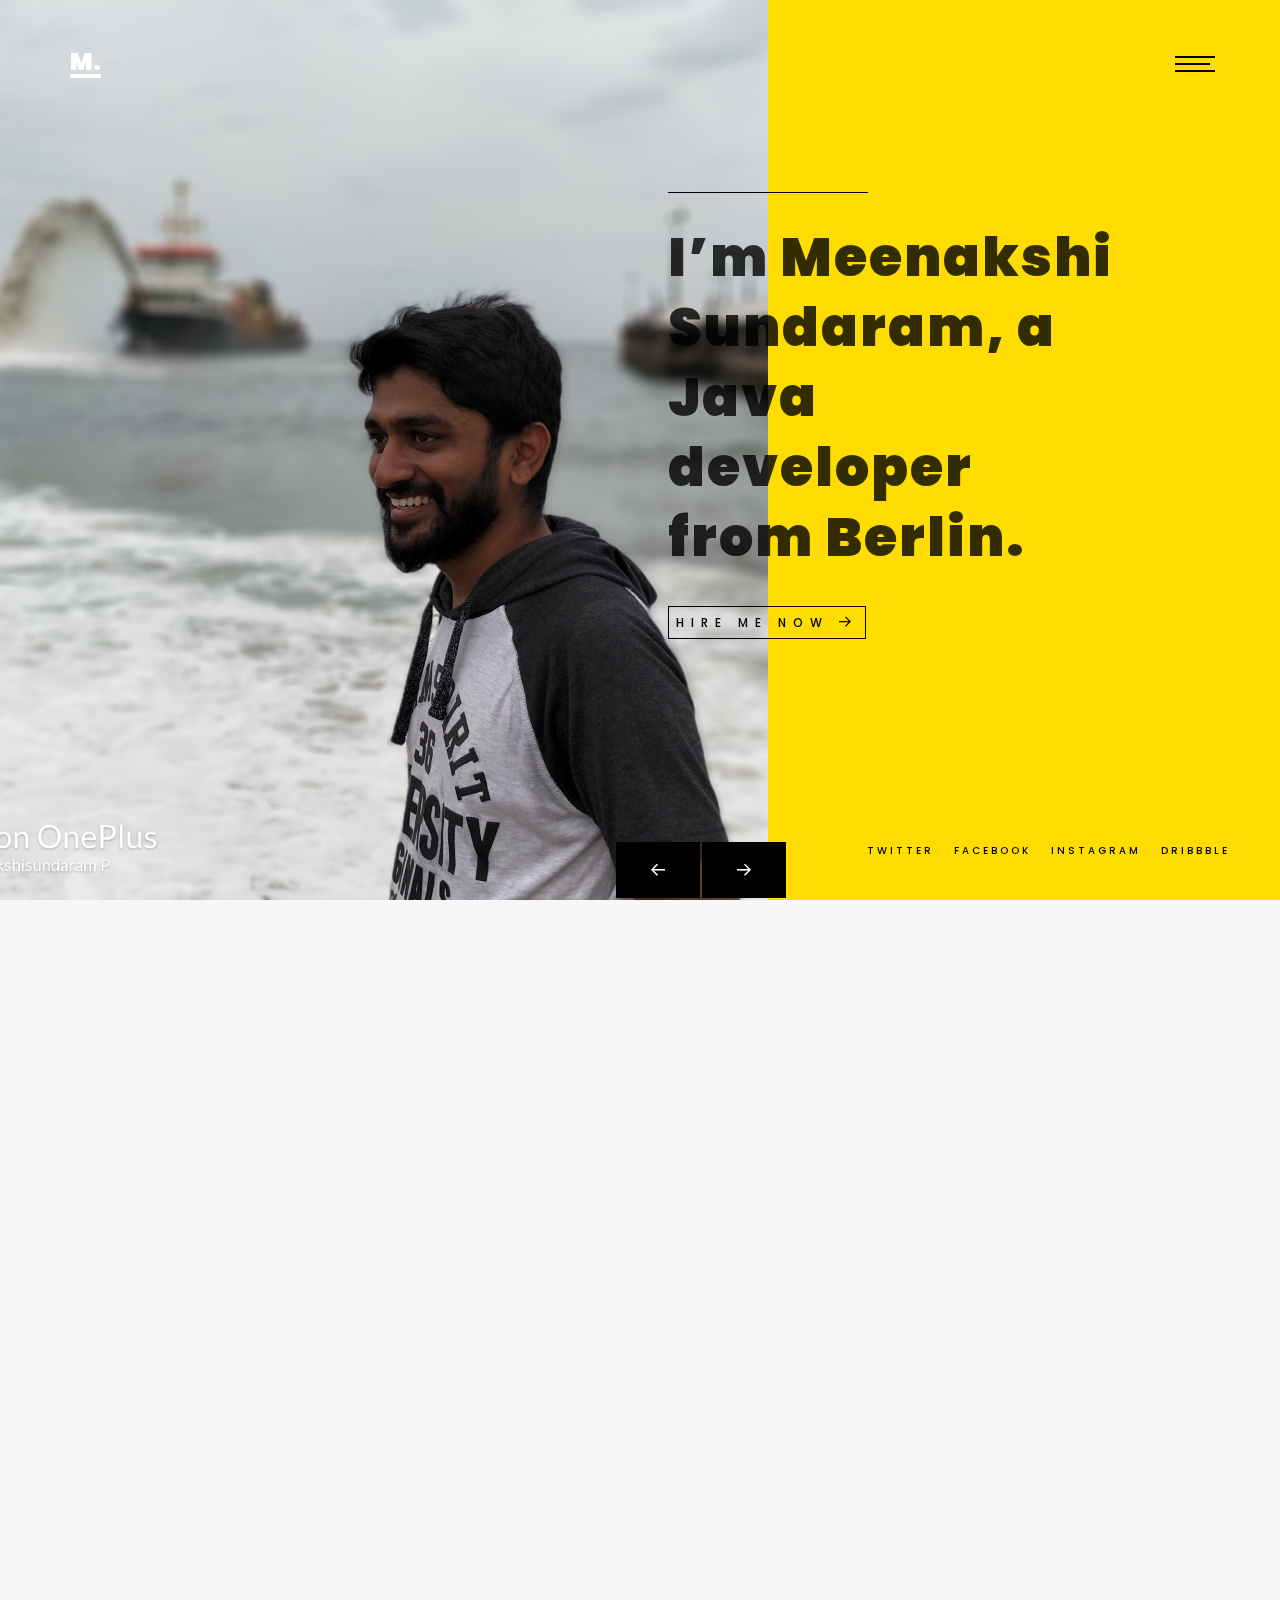
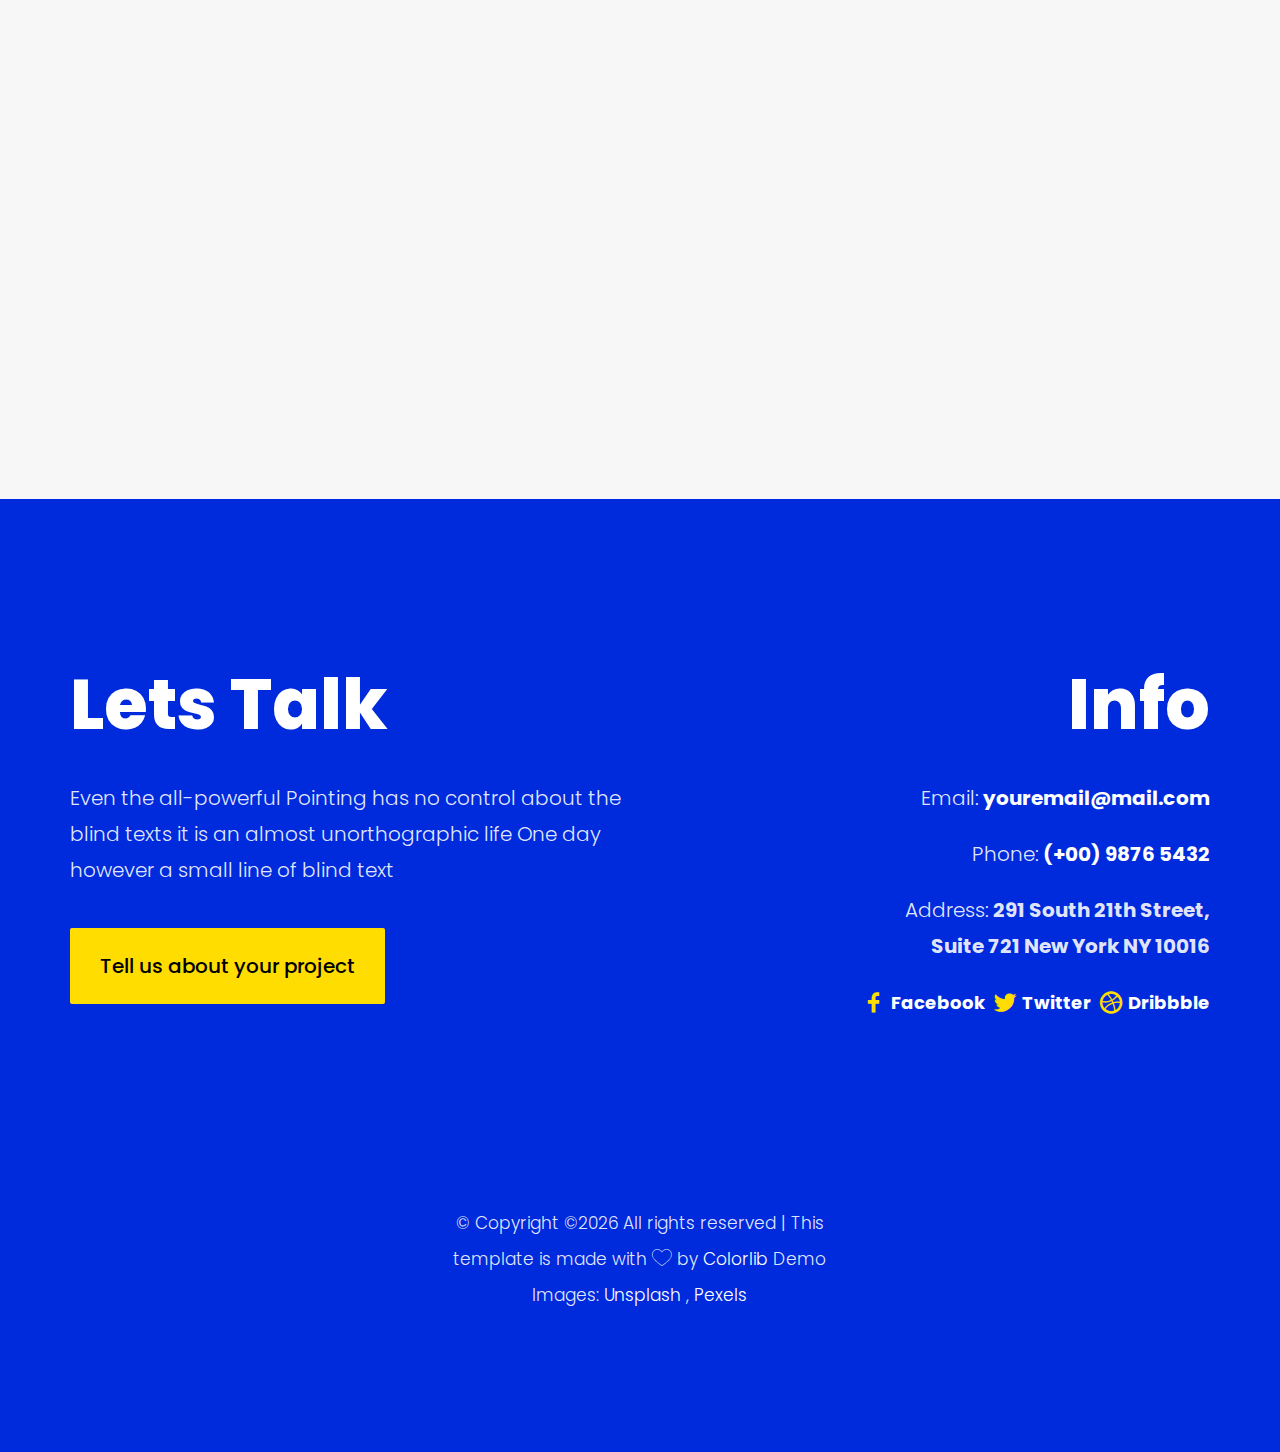
==== commit ed51b498: "Update index.html" ====
--- a/index.html
+++ b/index.html
@@ -96,7 +96,7 @@
 				<div class="item">
 					<div class="hero-flex js-fullheight">
 						<div class="col-three-forth">
-							<div class="hero-img js-fullheight" style="background-image: url(images/img_self.jpg);"></div>
+							<div class="hero-img js-fullheight" style="background-image: url(images/self.jpg);"></div>
 						</div>
 						<div class="col-one-forth js-fullheight">
 							<div class="display-t js-fullheight">
@@ -112,10 +112,10 @@
 						</div>
 					</div>
 				</div>
-<!-- 				<div class="item">
+				<div class="item">
 					<div class="hero-flex js-fullheight">
 						<div class="col-three-forth">
-							<div class="hero-img js-fullheight" style="background-image: url(images/img_bg_2.jpg);"></div>
+							<div class="hero-img js-fullheight" style="background-image: url(images/self.jpg);"></div>
 						</div>
 						<div class="col-one-forth js-fullheight">
 							<div class="display-t js-fullheight">
@@ -130,7 +130,7 @@
 							</div>
 						</div>
 					</div>
-				</div> -->
+				</div>
 			</div>
 		</div>
 		<div class="colorlib-services">
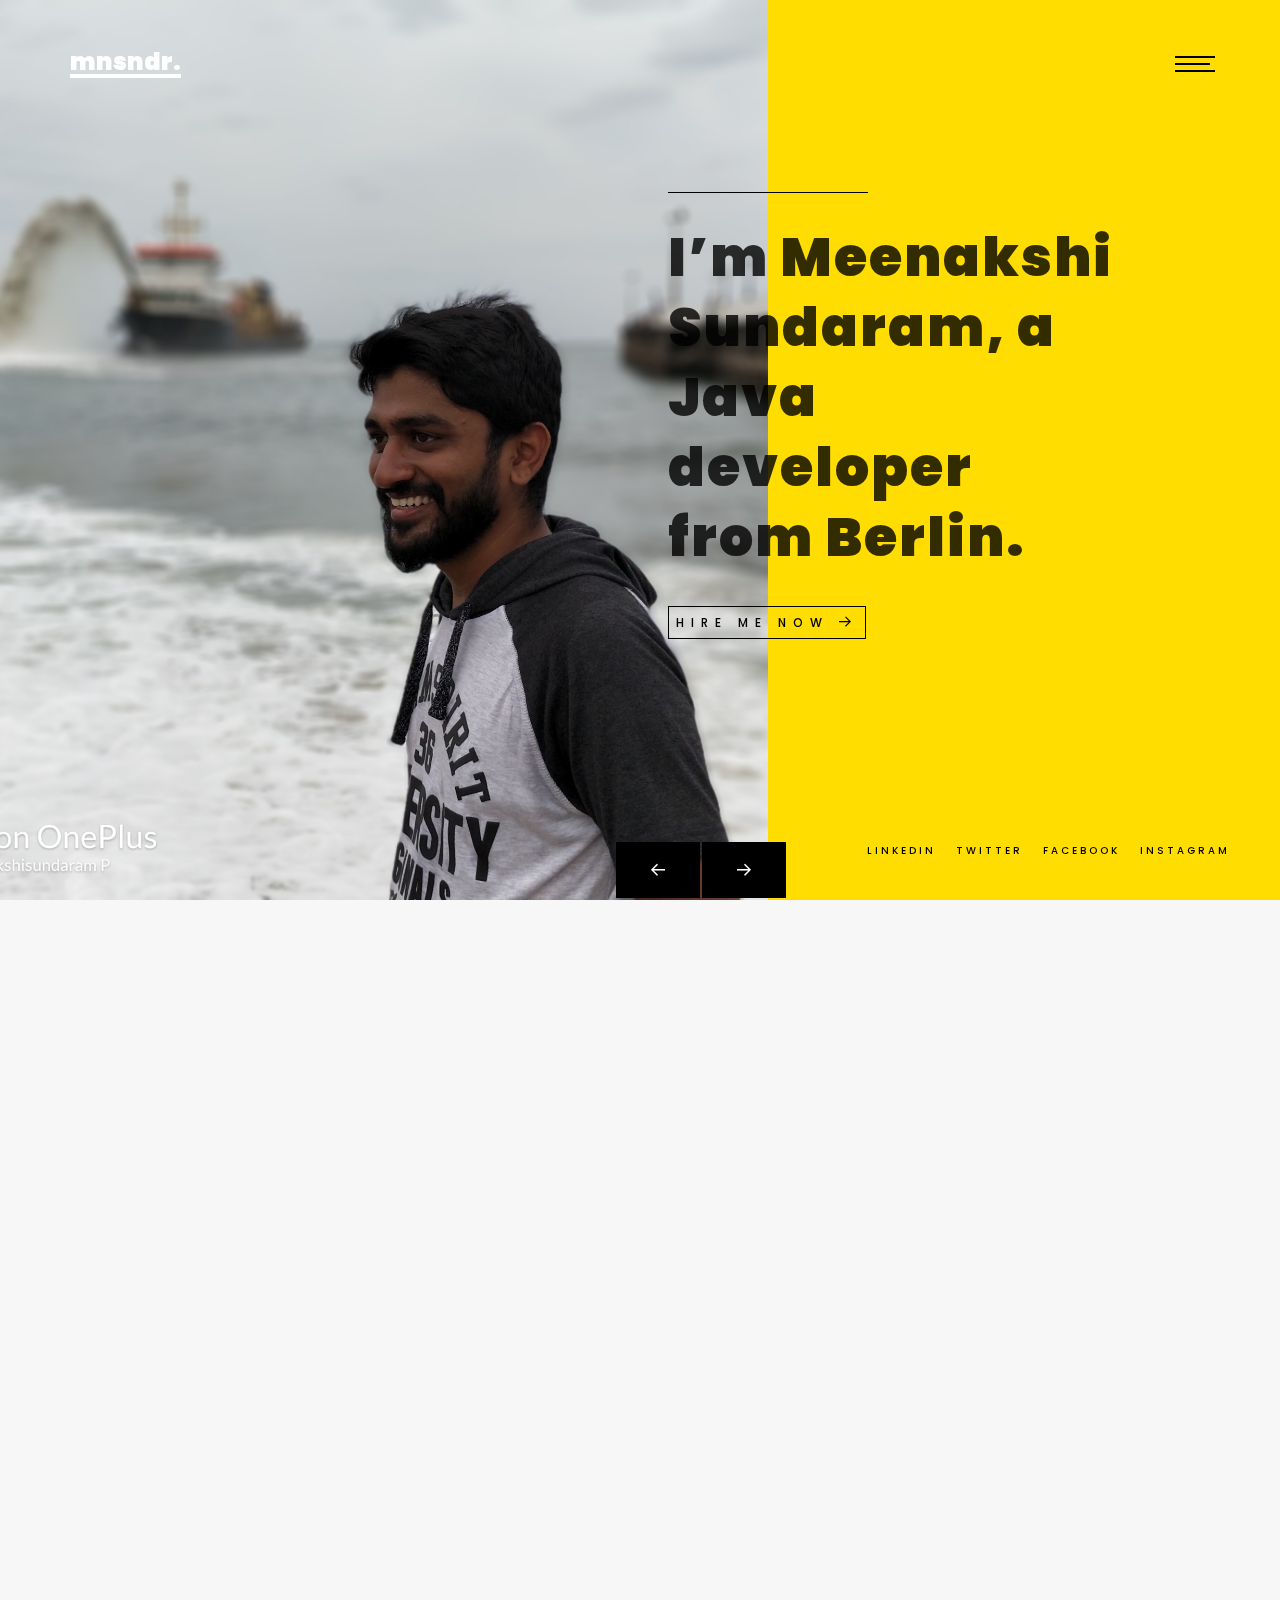
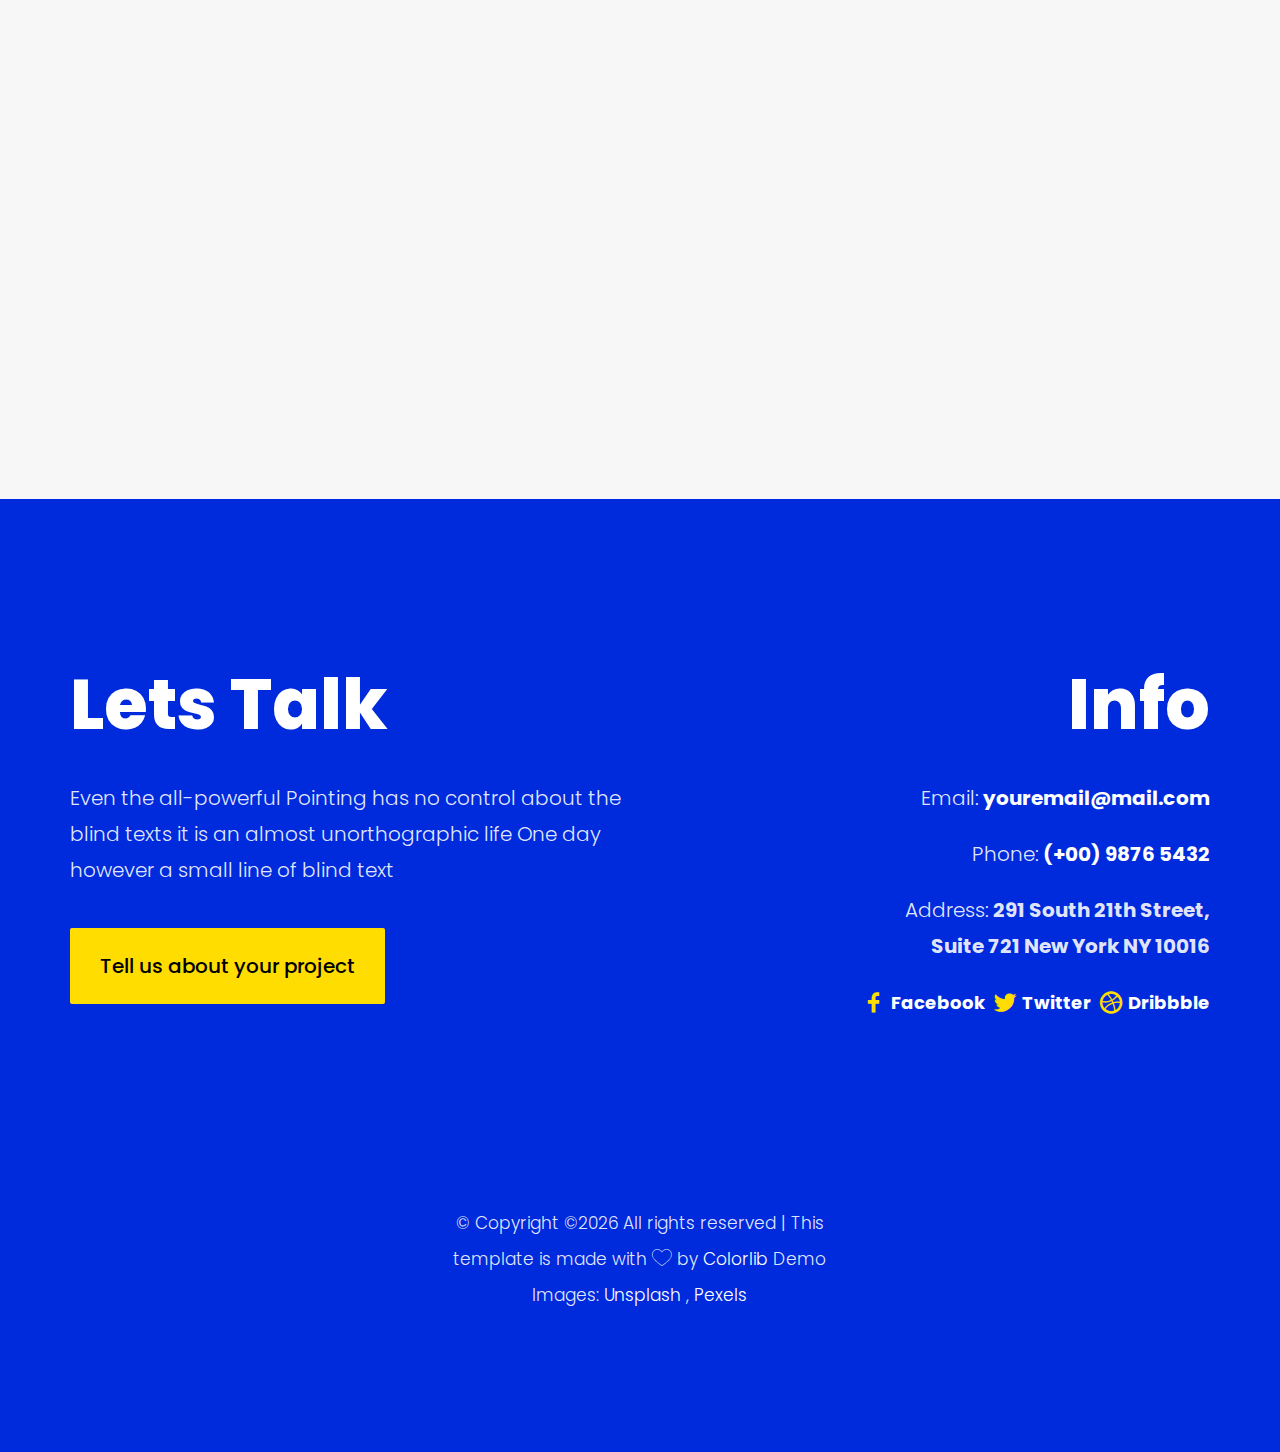
==== commit b28cfa1f: "Update index.html" ====
--- a/index.html
+++ b/index.html
@@ -78,7 +78,7 @@
 				<div class="row">
 					<div class="col-md-12">
 						<div class="colorlib-navbar-brand">
-							<a class="colorlib-logo" href="index.html">M.</a>
+							<a class="colorlib-logo" href="index.html">mnsndr.</a>
 						</div>
 						<a href="#" class="js-colorlib-nav-toggle colorlib-nav-toggle"><i></i></a>
 					</div>
@@ -87,10 +87,11 @@
 		</header>
 		<div id="colorlib-hero" class="js-fullheight">
 			<p class="social-media">
-				<a href="#">Twitter</a>
-				<a href="#">Facebook</a>
-				<a href="#">Instagram</a>
-				<a href="#">Dribbble</a>
+				<a href="https://www.linkedin.com/in/mnsndr">LinkedIn</a>
+				<a href="https://twitter.com/mnsndr">Twitter</a>
+				<a href="https://www.facebook.com/rajkumar654">Facebook</a>
+				<a href="https://www.instagram.com/mnsndr/">Instagram</a>
+				
 			</p>
 			<div class="owl-carousel">
 				<div class="item">
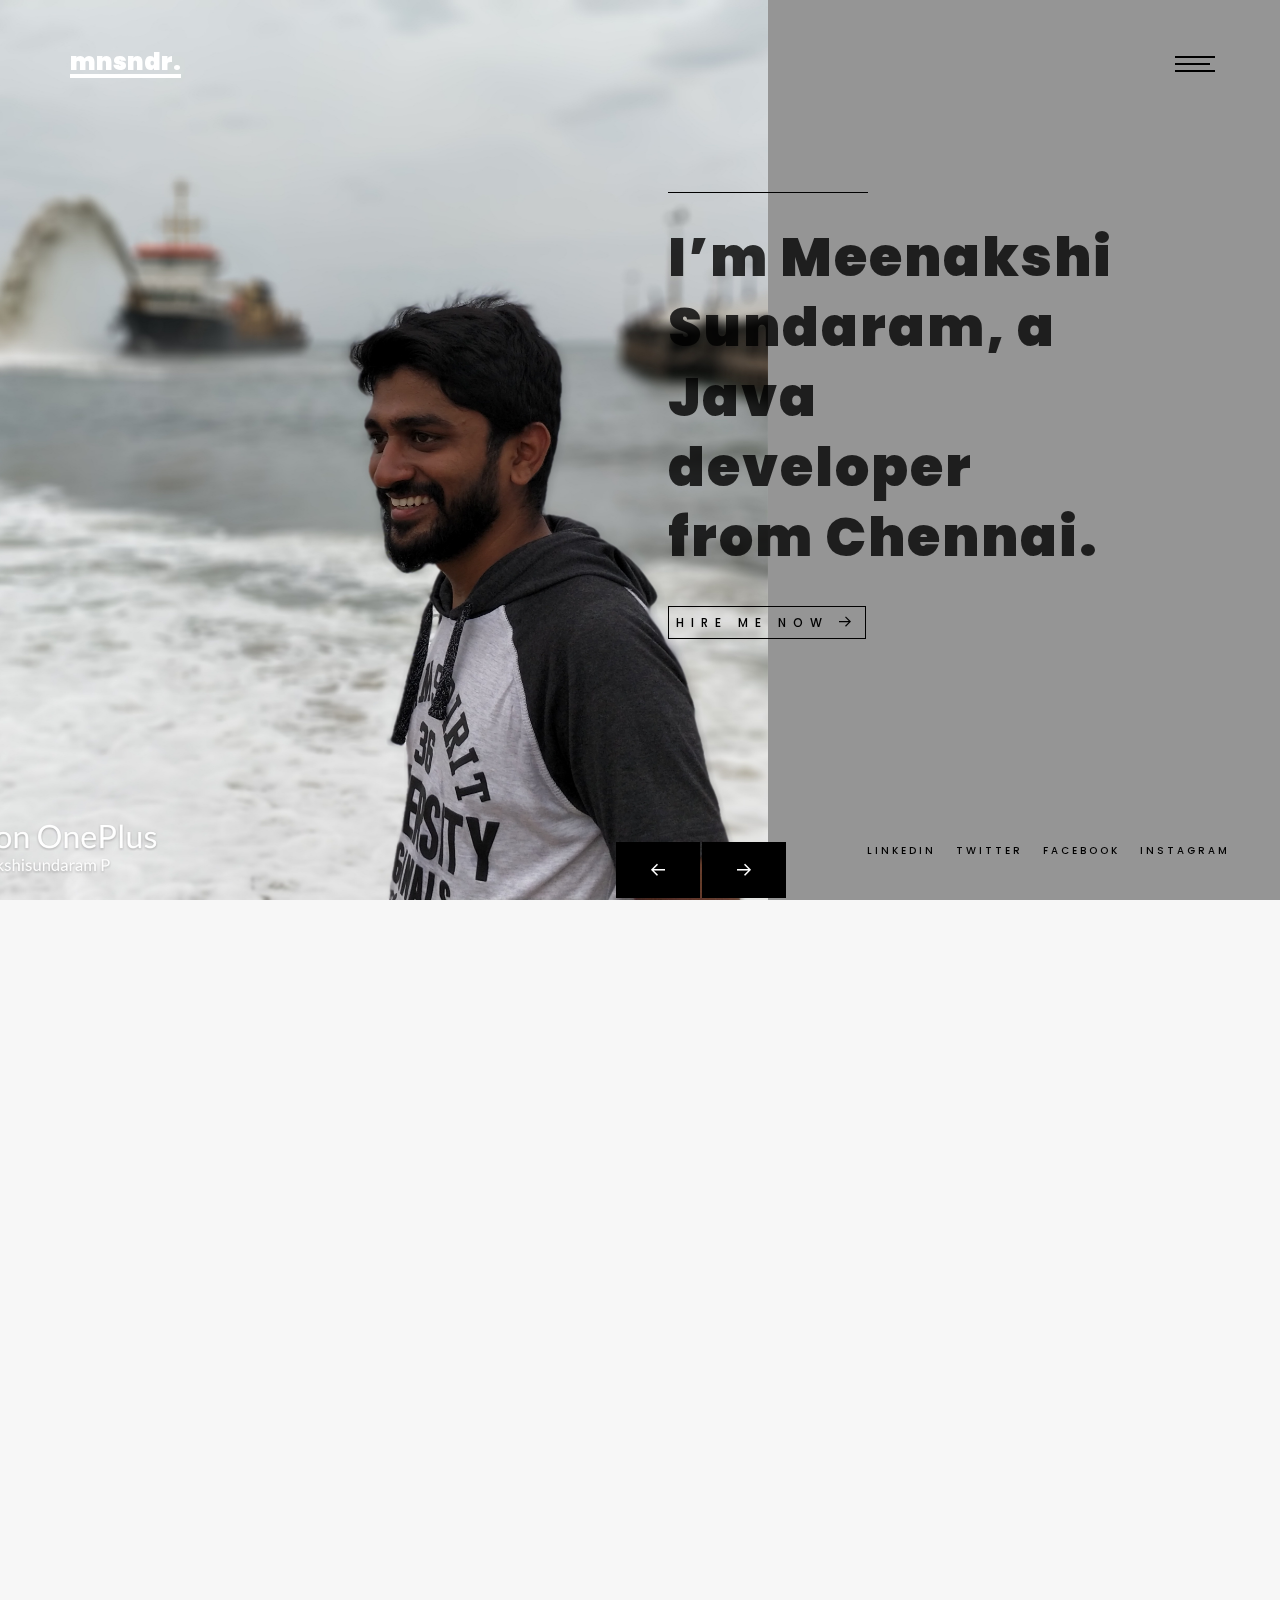
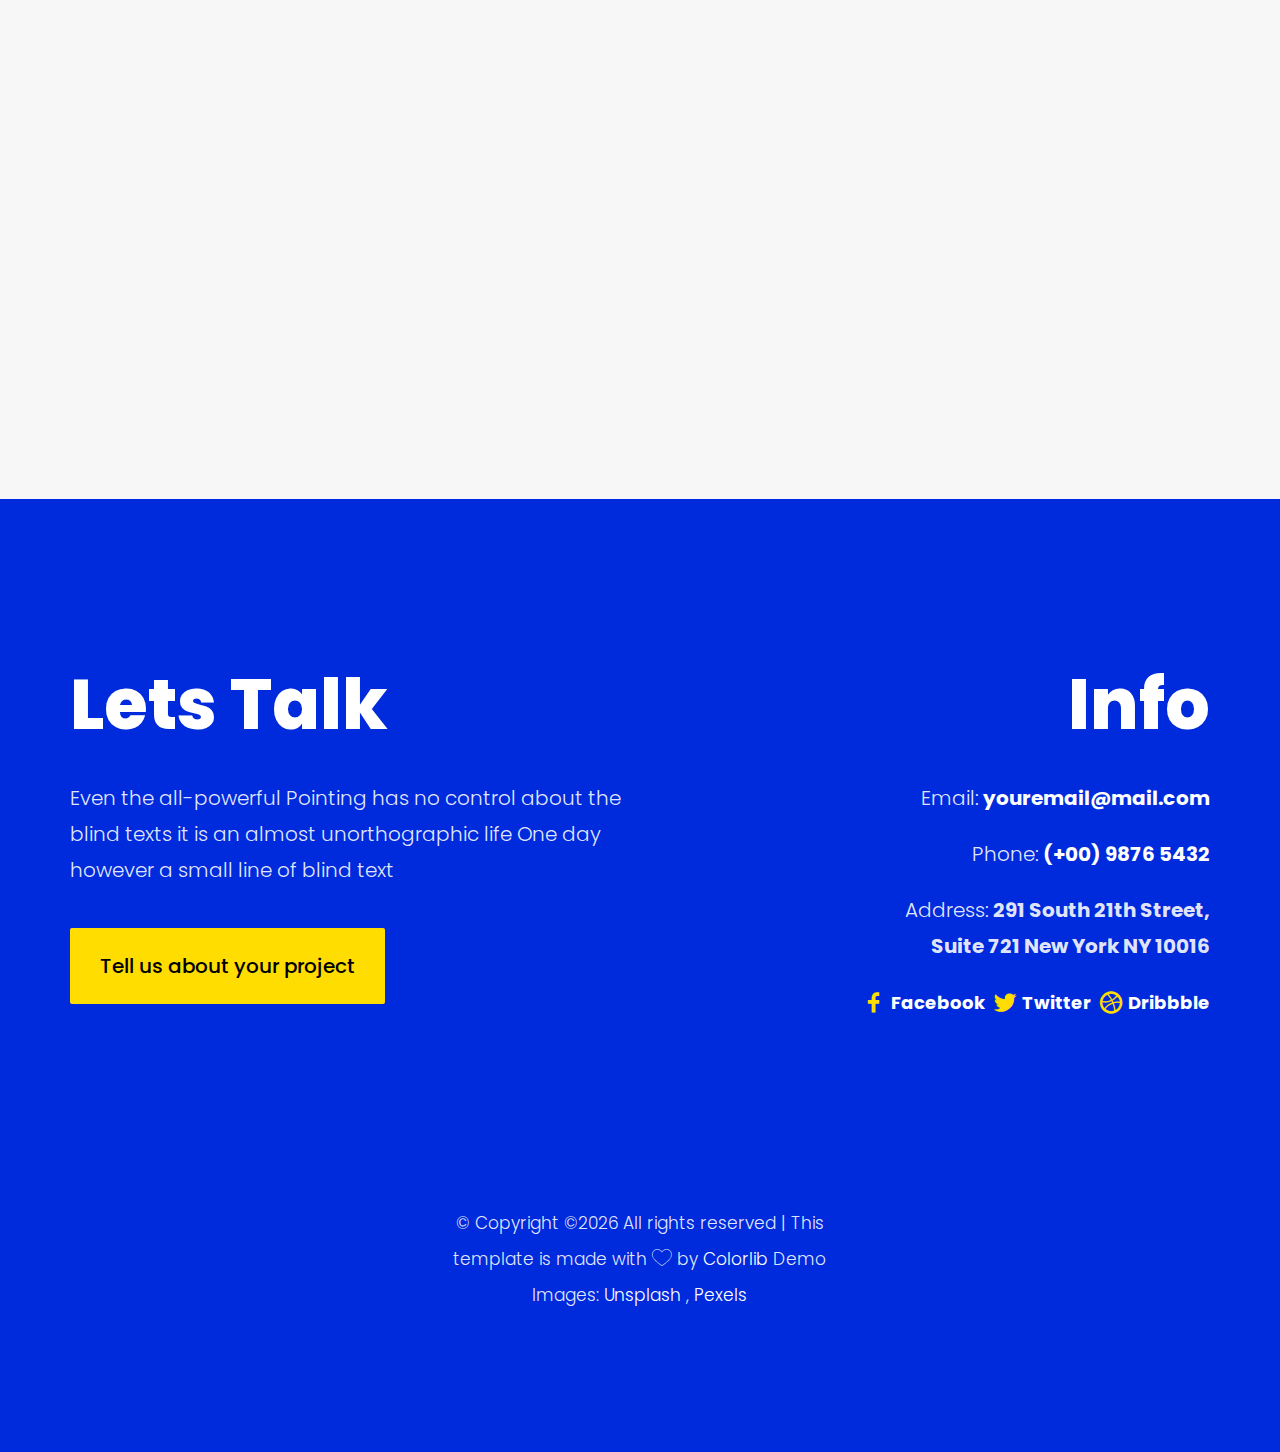
==== commit 7d483fa6: "Update index.html" ====
--- a/index.html
+++ b/index.html
@@ -104,7 +104,7 @@
 								<div class="display-tc js-fullheight">
 									<div class="text-inner">
 										<div class="desc">
-											<h2>I’m Meenakshi Sundaram, a Java developer from Berlin.</h2>
+											<h2>I’m Meenakshi Sundaram, a Java developer from Chennai.</h2>
 											<p><a href="work.html" class="btn-view">Hire me now <i class="icon-arrow-right3"></i></a></p>
 										</div>
 									</div>
@@ -123,7 +123,7 @@
 								<div class="display-tc js-fullheight">
 									<div class="text-inner">
 										<div class="desc">
-											<h2>I'm a Digital Product Designer &amp; Art Director based in Berlin.</h2>
+											<h2>I'm a Developer &amp; Product Lead based in Chennai.</h2>
 											<p><a href="work.html" class="btn-view">Hire me now <i class="icon-arrow-right3"></i></a></p>
 										</div>
 									</div>
@@ -139,7 +139,7 @@
 				<div class="row">
 					<div class="col-md-12 col-md-offset-0 text-center animate-box intro-heading">
 						<span>What I Do</span>
-						<h2>Strategy, design and a bit of magic</h2>
+						<h2>Strategy, development and a bit of magic</h2>
 					</div>
 				</div>
 				<div class="row">
@@ -152,7 +152,7 @@
 								<h3><a href="#">Explore</a></h3>
 								<h4>Design Sprints</h4>
 								<h4>Product Strategy</h4>
-								<h4>UX Strategy</h4>
+								<h4>Testing</h4>
 							</div>
 						</div>
 					</div>
--- a/css/style.css
+++ b/css/style.css
@@ -363,7 +363,7 @@
     #colorlib-hero .hero-flex .display-tc {
       display: table-cell;
       vertical-align: middle;
-      background: #ffdd00; }
+      background: #959595; }
     #colorlib-hero .hero-flex .text-inner {
       display: block;
       width: 100%;
@@ -387,12 +387,12 @@
         @media screen and (max-width: 768px) {
           #colorlib-hero .hero-flex .text-inner .desc {
             padding: 1em;
-            background: #fff;
+            background: transparent;
             width: 100%; } }
         @media screen and (max-width: 480px) {
           #colorlib-hero .hero-flex .text-inner .desc {
             padding: 1em;
-            background: #fff;
+            background: transparent;
             width: 140%; } }
         #colorlib-hero .hero-flex .text-inner .desc:after {
           position: absolute;
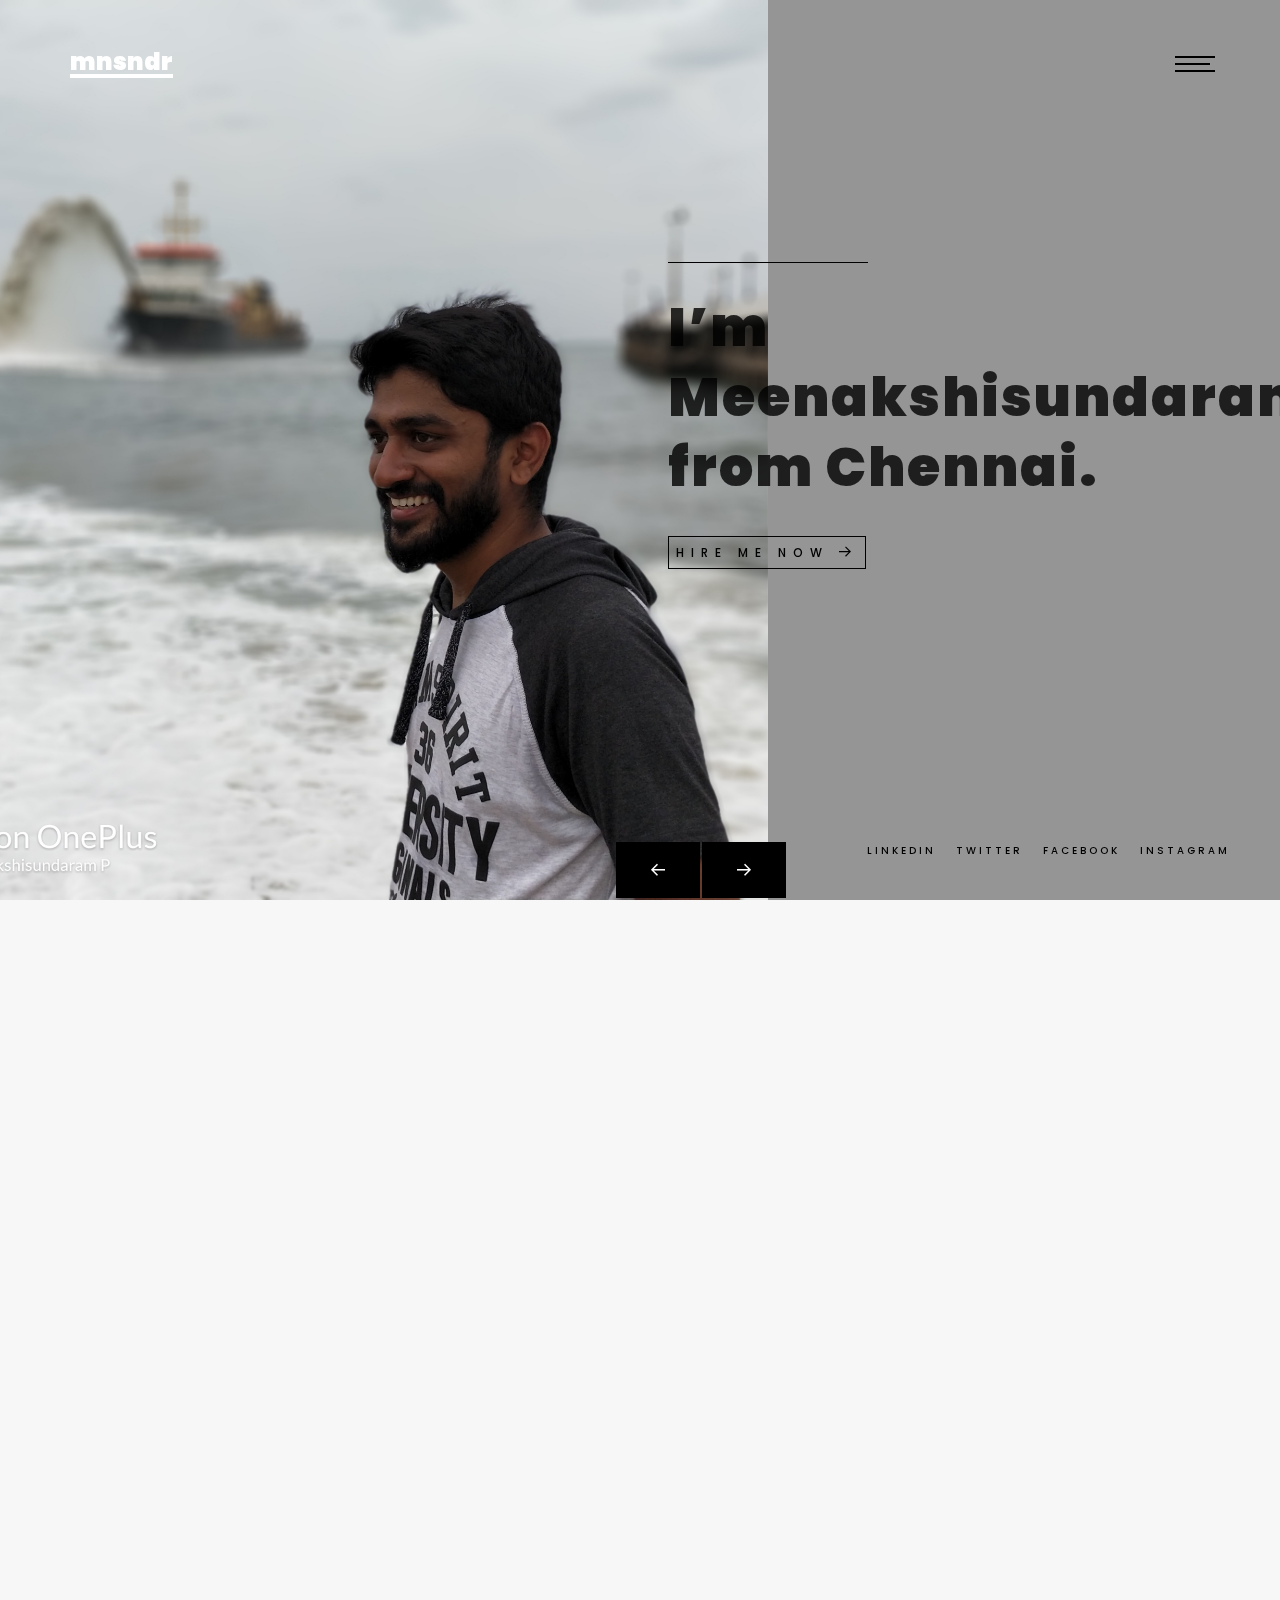
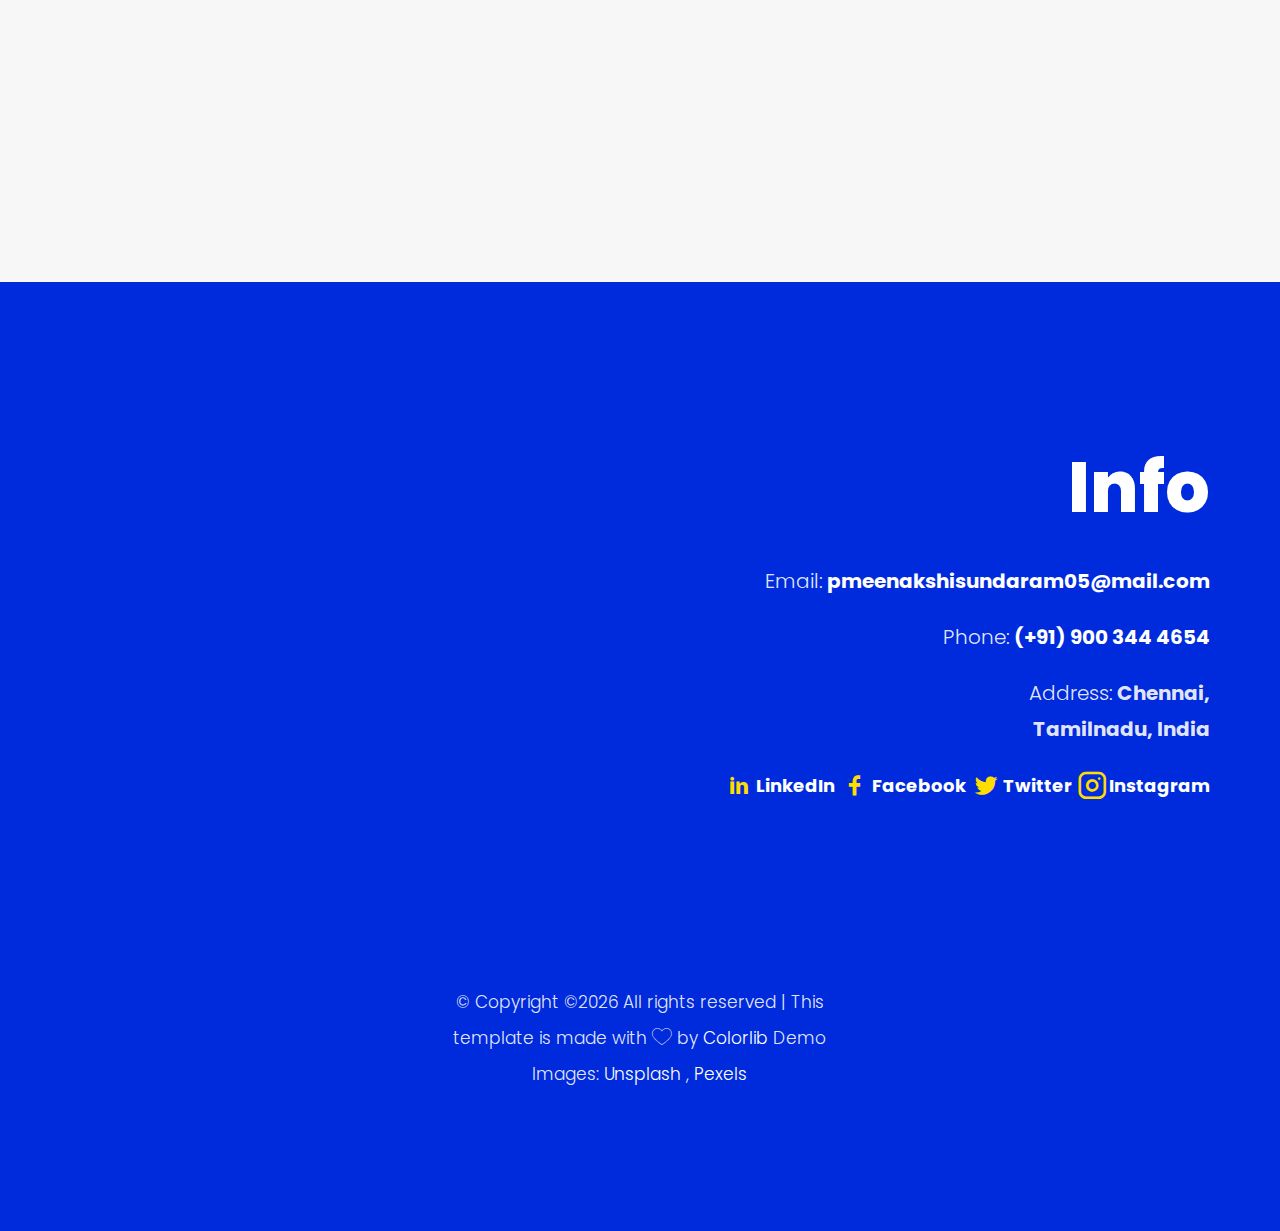
==== commit d5fe4356: "Modified index, about and contact pages" ====
--- a/index.html
+++ b/index.html
@@ -3,7 +3,7 @@
 	<head>
 	<meta charset="utf-8">
 	<meta http-equiv="X-UA-Compatible" content="IE=edge">
-	<title> Mnsndr Portfolio </title>
+	<title> mnsndr Portfolio </title>
 	<meta name="viewport" content="width=device-width, initial-scale=1">
 	<meta name="description" content="" />
 	<meta name="keywords" content="" />
@@ -49,7 +49,6 @@
 
 	</head>
 	<body>
-
 	<nav id="colorlib-main-nav" role="navigation">
 		<a href="#" class="js-colorlib-nav-toggle colorlib-nav-toggle active"><i></i></a>
 		<div class="js-fullheight colorlib-table">
@@ -60,9 +59,9 @@
 							<ul>
 								<li class="active"><a href="index.html"><span>Home</span></a></li>
 								<li><a href="about.html"><span>About</span></a></li>
-								<li><a href="services.html"><span>Services</span></a></li>
+								<!-- <li><a href="services.html"><span>Services</span></a></li>
 								<li><a href="work.html"><span>Work</span></a></li>
-								<li><a href="blog.html"><span>Blog</span></a></li>
+								<li><a href="blog.html"><span>Blog</span></a></li> -->
 								<li><a href="contact.html"><span>Contact</span></a></li>
 							</ul>
 						</div>
@@ -78,7 +77,7 @@
 				<div class="row">
 					<div class="col-md-12">
 						<div class="colorlib-navbar-brand">
-							<a class="colorlib-logo" href="index.html">mnsndr.</a>
+							<a class="colorlib-logo" href="index.html">mnsndr</a>
 						</div>
 						<a href="#" class="js-colorlib-nav-toggle colorlib-nav-toggle"><i></i></a>
 					</div>
@@ -91,7 +90,6 @@
 				<a href="https://twitter.com/mnsndr">Twitter</a>
 				<a href="https://www.facebook.com/rajkumar654">Facebook</a>
 				<a href="https://www.instagram.com/mnsndr/">Instagram</a>
-				
 			</p>
 			<div class="owl-carousel">
 				<div class="item">
@@ -104,7 +102,7 @@
 								<div class="display-tc js-fullheight">
 									<div class="text-inner">
 										<div class="desc">
-											<h2>I’m Meenakshi Sundaram, a Java developer from Chennai.</h2>
+											<h2>I’m Meenakshisundaram from Chennai.</h2>
 											<p><a href="work.html" class="btn-view">Hire me now <i class="icon-arrow-right3"></i></a></p>
 										</div>
 									</div>
@@ -123,7 +121,7 @@
 								<div class="display-tc js-fullheight">
 									<div class="text-inner">
 										<div class="desc">
-											<h2>I'm a Developer &amp; Product Lead based in Chennai.</h2>
+											<h2>I'm a Java Developer.</h2>
 											<p><a href="work.html" class="btn-view">Hire me now <i class="icon-arrow-right3"></i></a></p>
 										</div>
 									</div>
@@ -199,39 +197,26 @@
 						<div class="owl-carousel1">
 							<div class="item">
 								<div class="col-md-6">
-									<div class="case-img" style="background-image: url(images/work-1.jpg);"></div>
+									<div class="case-img" style="background-image: url(images/workquikr.png);"></div>
 								</div>
 								<div class="col-md-6">
 									<div class="case-desc">
-										<p class="tag"><span>UI/UX, Art Direction</span></p>
-										<h3><a href="#">Playtime Website Manager</a></h3>
-										<p>Even the all-powerful Pointing has no control about the blind texts it is an almost unorthographic life One day however a small</p>
+										<p class="tag"><span>Mobile</span></p>
+										<h3><a href="#">WorkQuikr</a></h3>
+										<p>A home grown MEAP platform to develop, build, manage hybrid mobile apps.</p>
 										<p><a href="#" class="btn btn-primary">See details</a></p>
 									</div>
 								</div>
 							</div>
 							<div class="item">
 								<div class="col-md-6">
-									<div class="case-img" style="background-image: url(images/work-2.jpg);"></div>
+									<div class="case-img" style="background-image: url(images/ace.jpg);"></div>
 								</div>
 								<div class="col-md-6">
 									<div class="case-desc">
-										<p class="tag"><span>UI/UX, Art Direction</span></p>
-										<h3><a href="#">Race Mobile Application</a></h3>
-										<p>Even the all-powerful Pointing has no control about the blind texts it is an almost unorthographic life One day however a small</p>
-										<p><a href="#" class="btn btn-primary">See details</a></p>
-									</div>
-								</div>
-							</div>
-							<div class="item">
-								<div class="col-md-6">
-									<div class="case-img" style="background-image: url(images/work-3.jpg);"></div>
-								</div>
-								<div class="col-md-6">
-									<div class="case-desc">
-										<p class="tag"><span>UI/UX, Art Direction</span></p>
-										<h3><a href="#">Playtime Website Manager</a></h3>
-										<p>Even the all-powerful Pointing has no control about the blind texts it is an almost unorthographic life One day however a small</p>
+										<p class="tag"><span>Cloud</span></p>
+										<h3><a href="#">ACE</a></h3>
+										<p>A tool to migrate on-premise application to cloud.</p>
 										<p><a href="#" class="btn btn-primary">See details</a></p>
 									</div>
 								</div>
@@ -252,52 +237,22 @@
 						<p><a href="#" class="resume"><i class="icon-documents"></i> Read my resume here</a></p>
 					</div>
 				</div>
-				<div class="row">
-					<div class="col-md-8 col-md-offset-2 text-center colorlib-heading animate-box">
-						<h2>Subscribe Newsletter</h2>
-						<p>Subscribe our newsletter and get latest update</p>
-					</div>
-				</div>
-				<div class="row animate-box">
-					<div class="col-md-6 col-md-offset-3">
-						<div class="row">
-							<div class="col-md-12">
-								<form class="form-inline qbstp-header-subscribe">
-									<div class="col-three-forth">
-										<div class="form-group">
-											<input type="text" class="form-control" id="email" placeholder="Enter your email">
-										</div>
-									</div>
-									<div class="col-one-third">
-										<div class="form-group">
-											<button type="submit" class="btn btn-primary">Subscribe Now</button>
-										</div>
-									</div>
-								</form>
-							</div>
-						</div>
-					</div>
-				</div>
 			</div>
 		</div>
 
 		<footer class="colorlib-footer">
 			<div class="container">
 				<div class="row row-padded-bottom">
-					<div class="col-md-6">
-						<h3>Lets Talk</h3>
-						<p>Even the all-powerful Pointing has no control about the blind texts it is an almost unorthographic life One day however a small line of blind text</p>
-						<p class="btn-footer"><a href="#">Tell us about your project</a></p>
-					</div>
-					<div class="col-md-6 info">
+					<div class="col-md-12 info">
 						<h3>Info</h3>
-						<p>Email: <strong><a href="#">youremail@mail.com</a></strong></p>
-						<p>Phone: <strong><a href="#">(+00) 9876 5432</a></strong></p>
-						<p>Address: <strong>291 South 21th Street, <br> Suite 721 New York NY 10016</strong></p>
+						<p>Email: <strong><a href="#">pmeenakshisundaram05@mail.com</a></strong></p>
+						<p>Phone: <strong><a href="#">(+91) 900 344 4654</a></strong></p>
+						<p>Address: <strong>Chennai, <br> Tamilnadu, India</strong></p>
 						<p class="colorlib-social-icons">
-							<span><a href="#"><i class="icon-social-facebook"></i>Facebook</a></span>
-							<span><a href="#"><i class="icon-social-twitter"></i>Twitter</a></span>
-							<span><a href="#"><i class="icon-social-dribbble"></i>Dribbble</a></span>
+							<span><a href="https://www.linkedin.com/in/mnsndr"><i class="icon-social-linkedin"></i>LinkedIn</a></span>
+							<span><a href="https://www.facebook.com/rajkumar654"><i class="icon-social-facebook"></i>Facebook</a></span>
+							<span><a href="https://twitter.com/mnsndr"><i class="icon-social-twitter"></i>Twitter</a></span>
+							<span><a href="https://www.instagram.com/mnsndr/"><i class="icon-instagram"></i>Instagram</a></span>
 						</p>
 					</div>
 				</div>
